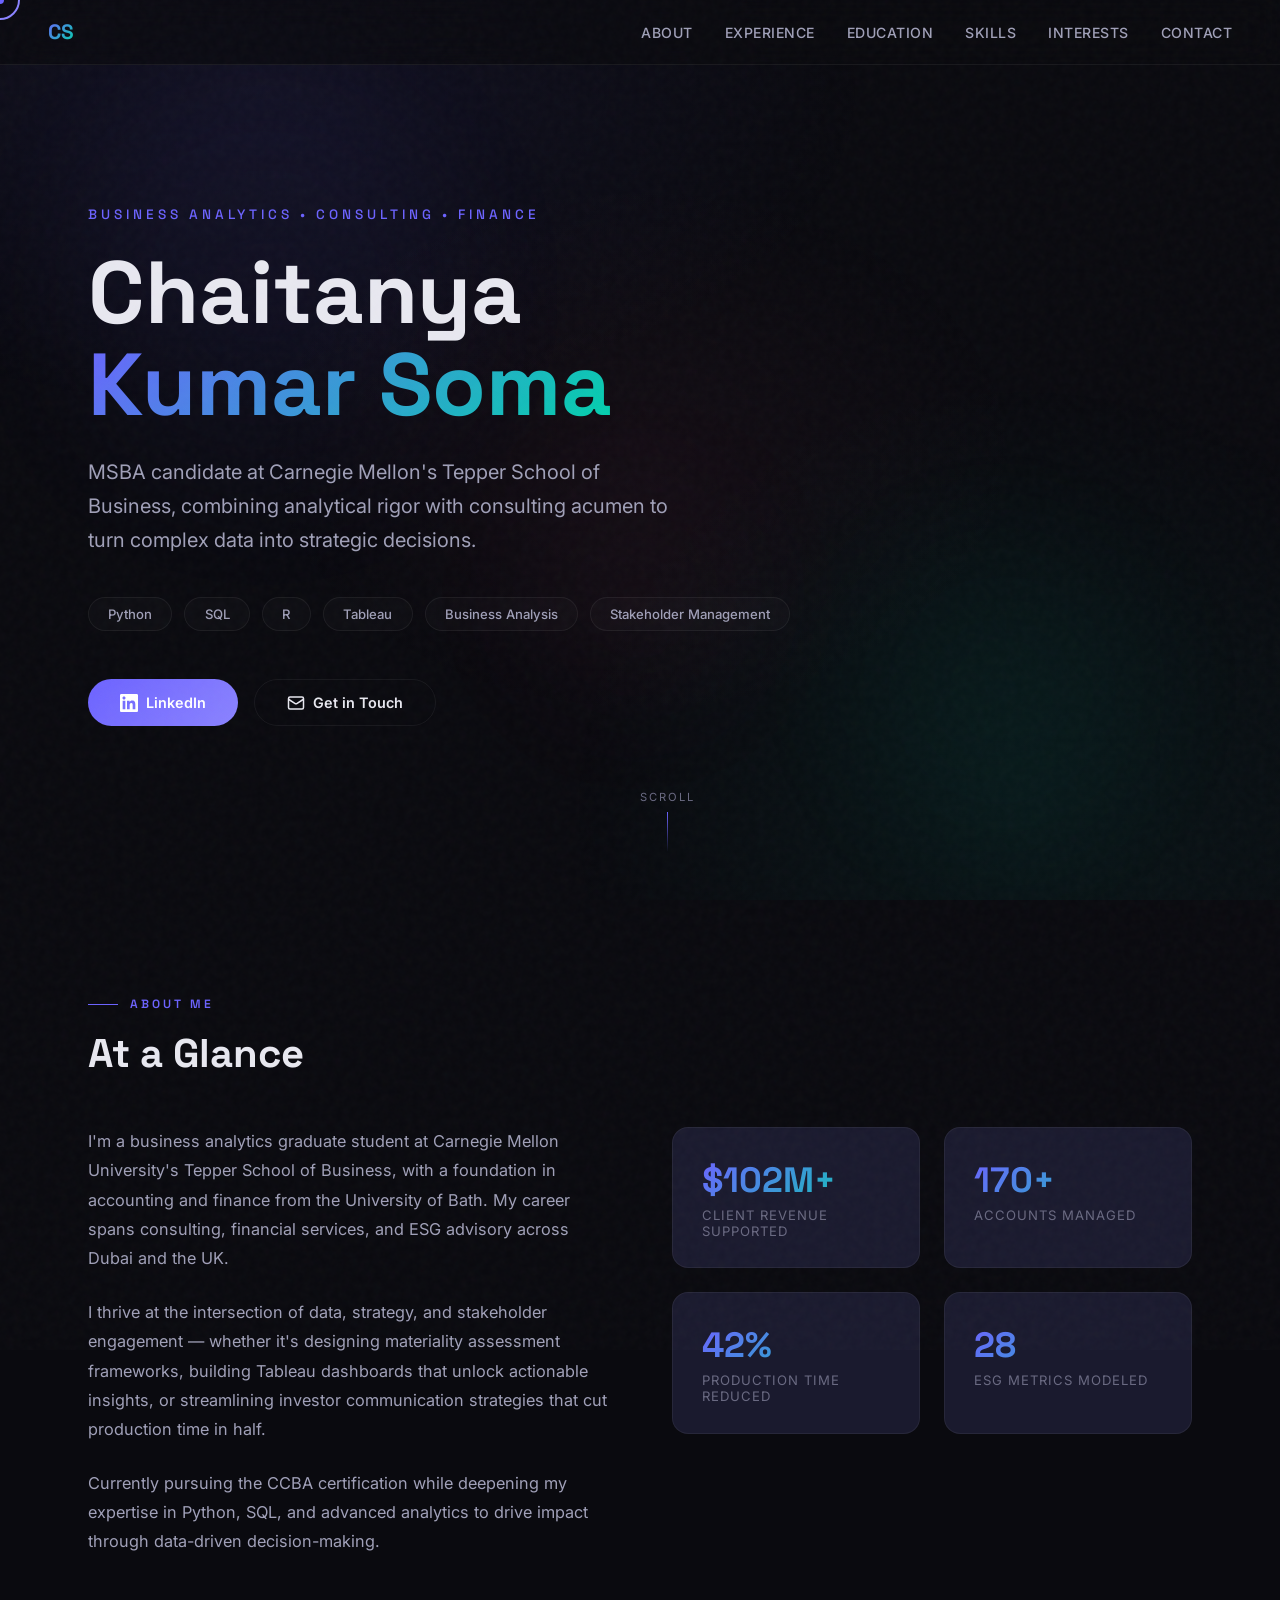
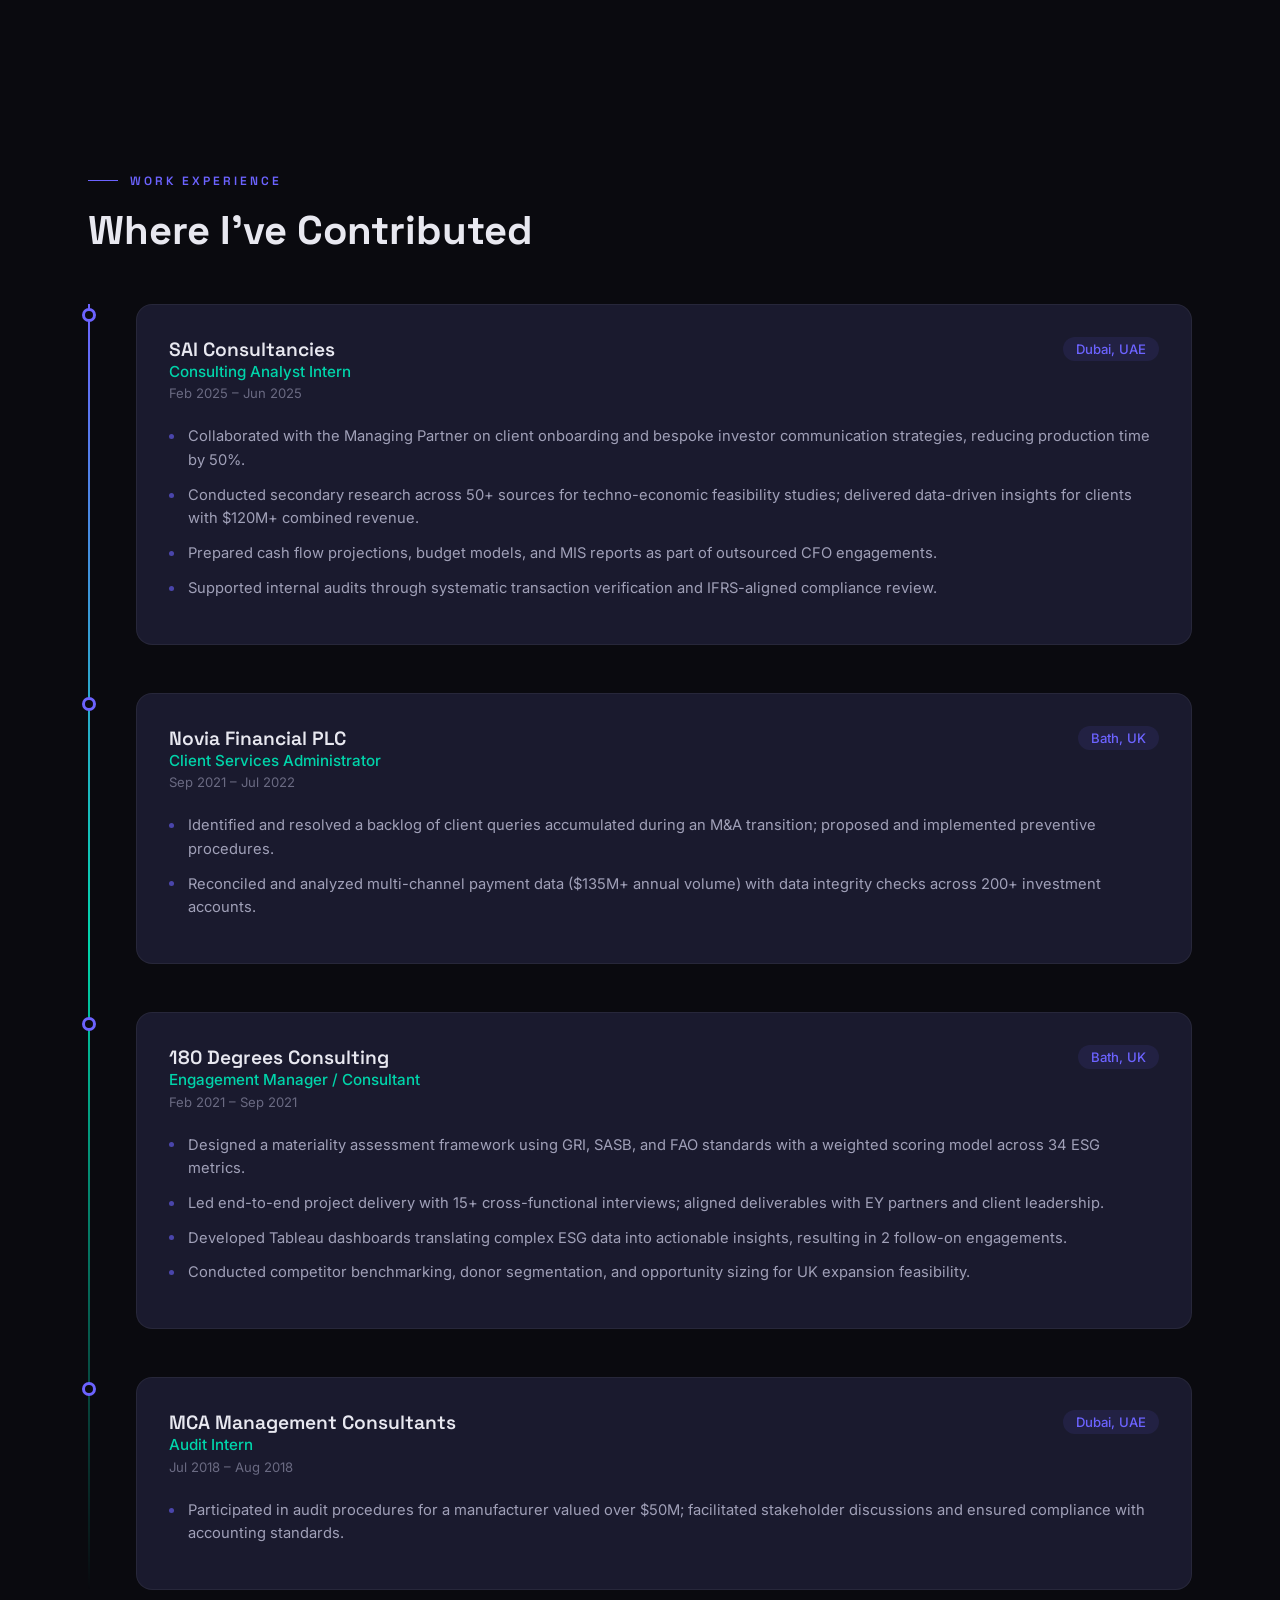
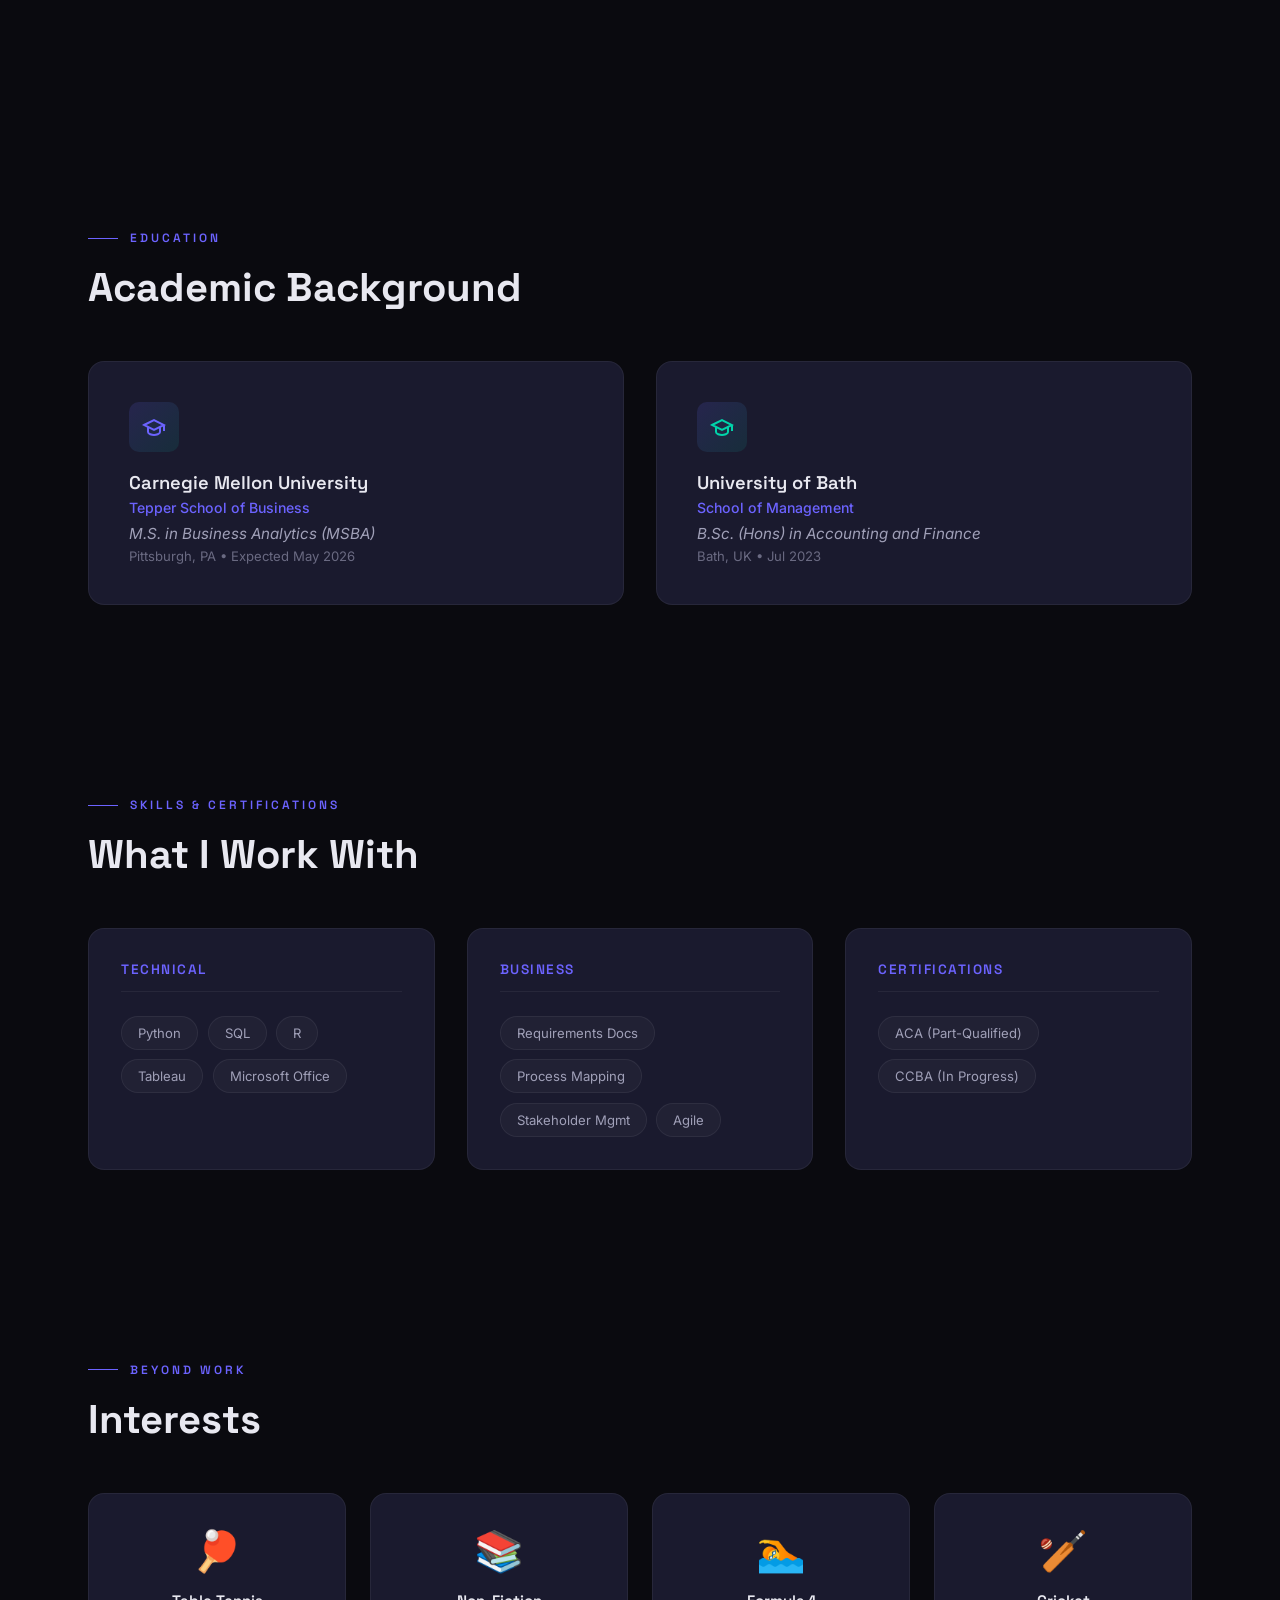
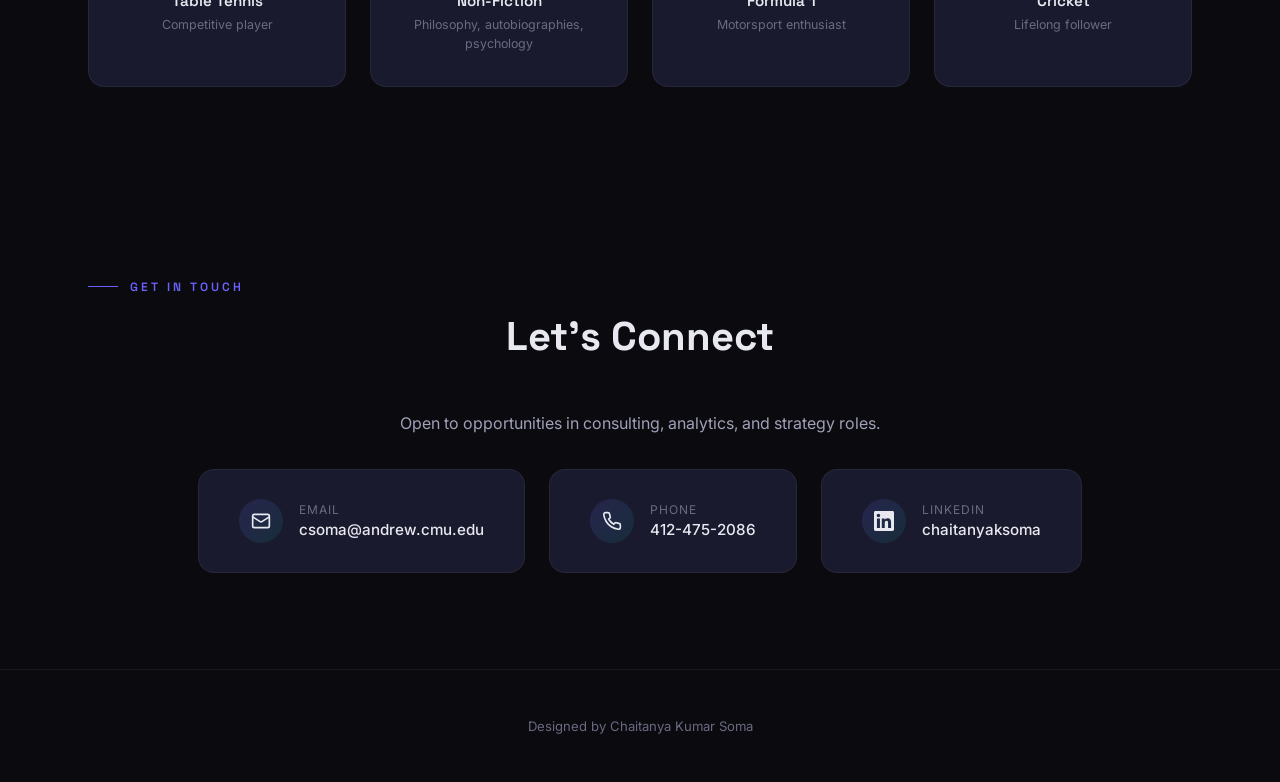
==== index.html @ 72cd8c36 "Add files via upload" ====
<!DOCTYPE html>
<html lang="en">
<head>
  <meta charset="UTF-8">
  <meta name="viewport" content="width=device-width, initial-scale=1.0">
  <title>Chaitanya Kumar Soma</title>
  <link href="https://fonts.googleapis.com/css2?family=Inter:wght@300;400;500;600;700&family=Space+Grotesk:wght@400;500;600;700&display=swap" rel="stylesheet">
  <style>
    /* ===== RESET & BASE ===== */
    *, *::before, *::after { margin: 0; padding: 0; box-sizing: border-box; }

    :root {
      --bg-primary: #0a0a0f;
      --bg-secondary: #12121a;
      --bg-card: #1a1a2e;
      --bg-card-hover: #22223a;
      --text-primary: #e8e8f0;
      --text-secondary: #a0a0b8;
      --text-muted: #6a6a82;
      --accent: #6c63ff;
      --accent-light: #8b83ff;
      --accent-glow: rgba(108, 99, 255, 0.3);
      --accent-secondary: #00d4aa;
      --accent-tertiary: #ff6b9d;
      --border: rgba(255, 255, 255, 0.06);
      --border-hover: rgba(108, 99, 255, 0.4);
      --radius: 16px;
      --radius-sm: 10px;
      --transition: 0.35s cubic-bezier(0.25, 0.46, 0.45, 0.94);
    }

    html {
      scroll-behavior: smooth;
      scrollbar-width: thin;
      scrollbar-color: var(--accent) var(--bg-secondary);
    }

    body {
      font-family: 'Inter', -apple-system, sans-serif;
      background: var(--bg-primary);
      color: var(--text-primary);
      overflow-x: hidden;
      cursor: none;
    }

    /* ===== CUSTOM CURSOR ===== */
    .cursor-dot {
      width: 8px;
      height: 8px;
      background: var(--accent);
      border-radius: 50%;
      position: fixed;
      top: 0; left: 0;
      pointer-events: none;
      z-index: 10000;
      transition: transform 0.1s ease, background 0.3s ease;
      transform: translate(-50%, -50%);
    }
    .cursor-ring {
      width: 40px;
      height: 40px;
      border: 2px solid var(--accent-light);
      border-radius: 50%;
      position: fixed;
      top: 0; left: 0;
      pointer-events: none;
      z-index: 9999;
      transition: width 0.3s ease, height 0.3s ease, border-color 0.3s ease, background 0.3s ease;
      transform: translate(-50%, -50%);
    }
    .cursor-ring.hover {
      width: 60px;
      height: 60px;
      border-color: var(--accent-secondary);
      background: rgba(0, 212, 170, 0.08);
    }
    .cursor-ring.click {
      width: 30px;
      height: 30px;
      border-color: var(--accent-tertiary);
    }

    /* ===== MOUSE TRAIL CANVAS ===== */
    #trailCanvas {
      position: fixed;
      top: 0; left: 0;
      width: 100%; height: 100%;
      pointer-events: none;
      z-index: 9998;
    }

    /* ===== ANIMATED BACKGROUND ===== */
    .bg-gradient {
      position: fixed;
      top: 0; left: 0;
      width: 100%; height: 100%;
      z-index: -2;
      background:
        radial-gradient(ellipse 80% 60% at 20% 10%, rgba(108, 99, 255, 0.08) 0%, transparent 60%),
        radial-gradient(ellipse 60% 80% at 80% 90%, rgba(0, 212, 170, 0.06) 0%, transparent 60%),
        radial-gradient(ellipse 50% 50% at 50% 50%, rgba(255, 107, 157, 0.04) 0%, transparent 60%);
    }

    .floating-orbs {
      position: fixed;
      top: 0; left: 0;
      width: 100%; height: 100%;
      z-index: -1;
      overflow: hidden;
      pointer-events: none;
    }

    .orb {
      position: absolute;
      border-radius: 50%;
      filter: blur(80px);
      animation: float 20s ease-in-out infinite;
      opacity: 0.4;
    }
    .orb:nth-child(1) {
      width: 400px; height: 400px;
      background: rgba(108, 99, 255, 0.12);
      top: 10%; left: 5%;
      animation-delay: 0s;
      animation-duration: 25s;
    }
    .orb:nth-child(2) {
      width: 300px; height: 300px;
      background: rgba(0, 212, 170, 0.1);
      top: 60%; right: 10%;
      animation-delay: -5s;
      animation-duration: 20s;
    }
    .orb:nth-child(3) {
      width: 250px; height: 250px;
      background: rgba(255, 107, 157, 0.08);
      bottom: 20%; left: 40%;
      animation-delay: -10s;
      animation-duration: 30s;
    }

    @keyframes float {
      0%, 100% { transform: translate(0, 0) scale(1); }
      25% { transform: translate(40px, -30px) scale(1.1); }
      50% { transform: translate(-20px, 50px) scale(0.95); }
      75% { transform: translate(30px, 20px) scale(1.05); }
    }

    /* ===== GRAIN OVERLAY ===== */
    .grain {
      position: fixed;
      top: -50%; left: -50%;
      width: 200%; height: 200%;
      z-index: 9997;
      pointer-events: none;
      opacity: 0.03;
      background-image: url("data:image/svg+xml,%3Csvg viewBox='0 0 256 256' xmlns='http://www.w3.org/2000/svg'%3E%3Cfilter id='n'%3E%3CfeTurbulence type='fractalNoise' baseFrequency='0.9' numOctaves='4' stitchTiles='stitch'/%3E%3C/filter%3E%3Crect width='100%25' height='100%25' filter='url(%23n)'/%3E%3C/svg%3E");
      animation: grain 0.5s steps(1) infinite;
    }
    @keyframes grain {
      0%, 100% { transform: translate(0, 0); }
      10% { transform: translate(-5%, -10%); }
      30% { transform: translate(3%, -15%); }
      50% { transform: translate(12%, 9%); }
      70% { transform: translate(9%, 4%); }
      90% { transform: translate(-1%, 7%); }
    }

    /* ===== NAVIGATION ===== */
    nav {
      position: fixed;
      top: 0; left: 0; right: 0;
      z-index: 1000;
      padding: 1.2rem 3rem;
      display: flex;
      justify-content: space-between;
      align-items: center;
      backdrop-filter: blur(20px);
      background: rgba(10, 10, 15, 0.7);
      border-bottom: 1px solid var(--border);
      transition: var(--transition);
    }
    nav.scrolled {
      padding: 0.8rem 3rem;
      background: rgba(10, 10, 15, 0.9);
    }
    .nav-logo {
      font-family: 'Space Grotesk', sans-serif;
      font-size: 1.3rem;
      font-weight: 700;
      background: linear-gradient(135deg, var(--accent), var(--accent-secondary));
      -webkit-background-clip: text;
      -webkit-text-fill-color: transparent;
      background-clip: text;
      letter-spacing: -0.5px;
    }
    .nav-links {
      display: flex;
      gap: 2rem;
      list-style: none;
    }
    .nav-links a {
      color: var(--text-secondary);
      text-decoration: none;
      font-size: 0.88rem;
      font-weight: 500;
      letter-spacing: 0.5px;
      text-transform: uppercase;
      position: relative;
      padding: 0.3rem 0;
      transition: color var(--transition);
    }
    .nav-links a::after {
      content: '';
      position: absolute;
      bottom: -2px; left: 0;
      width: 0; height: 2px;
      background: linear-gradient(90deg, var(--accent), var(--accent-secondary));
      transition: width var(--transition);
      border-radius: 2px;
    }
    .nav-links a:hover { color: var(--text-primary); }
    .nav-links a:hover::after { width: 100%; }

    .hamburger {
      display: none;
      flex-direction: column;
      gap: 5px;
      cursor: pointer;
      background: none;
      border: none;
      padding: 5px;
    }
    .hamburger span {
      width: 24px;
      height: 2px;
      background: var(--text-primary);
      transition: var(--transition);
      border-radius: 2px;
    }

    /* ===== SECTIONS ===== */
    section {
      padding: 6rem 3rem;
      max-width: 1200px;
      margin: 0 auto;
    }

    .section-label {
      font-family: 'Space Grotesk', sans-serif;
      font-size: 0.75rem;
      font-weight: 600;
      letter-spacing: 3px;
      text-transform: uppercase;
      color: var(--accent);
      margin-bottom: 1rem;
      display: flex;
      align-items: center;
      gap: 0.75rem;
    }
    .section-label::before {
      content: '';
      width: 30px;
      height: 1px;
      background: var(--accent);
    }
    .section-title {
      font-family: 'Space Grotesk', sans-serif;
      font-size: 2.5rem;
      font-weight: 700;
      margin-bottom: 3rem;
      color: var(--text-primary);
    }

    /* ===== HERO ===== */
    #hero {
      min-height: 100vh;
      display: flex;
      flex-direction: column;
      justify-content: center;
      padding-top: 8rem;
      position: relative;
    }
    .hero-overline {
      font-family: 'Space Grotesk', sans-serif;
      font-size: 0.85rem;
      font-weight: 500;
      letter-spacing: 4px;
      text-transform: uppercase;
      color: var(--accent);
      margin-bottom: 1.5rem;
      opacity: 0;
      animation: fadeUp 0.8s ease forwards 0.2s;
    }
    .hero-name {
      font-family: 'Space Grotesk', sans-serif;
      font-size: clamp(3rem, 7vw, 5.5rem);
      font-weight: 700;
      line-height: 1.05;
      margin-bottom: 1.5rem;
      opacity: 0;
      animation: fadeUp 0.8s ease forwards 0.4s;
    }
    .hero-name .gradient-text {
      background: linear-gradient(135deg, var(--accent), var(--accent-secondary), var(--accent-tertiary));
      -webkit-background-clip: text;
      -webkit-text-fill-color: transparent;
      background-clip: text;
      background-size: 200% 200%;
      animation: gradientShift 4s ease infinite;
    }
    @keyframes gradientShift {
      0%, 100% { background-position: 0% 50%; }
      50% { background-position: 100% 50%; }
    }

    .hero-subtitle {
      font-size: 1.25rem;
      color: var(--text-secondary);
      max-width: 600px;
      line-height: 1.7;
      margin-bottom: 2.5rem;
      opacity: 0;
      animation: fadeUp 0.8s ease forwards 0.6s;
    }

    .hero-tags {
      display: flex;
      flex-wrap: wrap;
      gap: 0.75rem;
      margin-bottom: 3rem;
      opacity: 0;
      animation: fadeUp 0.8s ease forwards 0.8s;
    }
    .hero-tag {
      padding: 0.5rem 1.2rem;
      border: 1px solid var(--border);
      border-radius: 100px;
      font-size: 0.82rem;
      font-weight: 500;
      color: var(--text-secondary);
      background: rgba(255, 255, 255, 0.02);
      transition: var(--transition);
    }
    .hero-tag:hover {
      border-color: var(--accent);
      color: var(--accent);
      background: rgba(108, 99, 255, 0.08);
      transform: translateY(-2px);
    }

    .hero-cta {
      display: flex;
      gap: 1rem;
      opacity: 0;
      animation: fadeUp 0.8s ease forwards 1s;
    }
    .btn {
      display: inline-flex;
      align-items: center;
      gap: 0.5rem;
      padding: 0.85rem 2rem;
      border-radius: 100px;
      font-size: 0.9rem;
      font-weight: 600;
      text-decoration: none;
      transition: var(--transition);
      position: relative;
      overflow: hidden;
    }
    .btn-primary {
      background: linear-gradient(135deg, var(--accent), var(--accent-light));
      color: white;
      border: none;
    }
    .btn-primary:hover {
      transform: translateY(-3px);
      box-shadow: 0 10px 40px var(--accent-glow);
    }
    .btn-secondary {
      background: transparent;
      color: var(--text-primary);
      border: 1px solid var(--border);
    }
    .btn-secondary:hover {
      border-color: var(--accent);
      background: rgba(108, 99, 255, 0.06);
      transform: translateY(-3px);
    }

    .scroll-indicator {
      position: absolute;
      bottom: 3rem;
      left: 50%;
      transform: translateX(-50%);
      display: flex;
      flex-direction: column;
      align-items: center;
      gap: 0.5rem;
      opacity: 0;
      animation: fadeUp 0.8s ease forwards 1.2s;
    }
    .scroll-indicator span {
      font-size: 0.7rem;
      letter-spacing: 2px;
      text-transform: uppercase;
      color: var(--text-muted);
    }
    .scroll-line {
      width: 1px;
      height: 40px;
      background: linear-gradient(to bottom, var(--accent), transparent);
      animation: scrollPulse 2s ease-in-out infinite;
    }
    @keyframes scrollPulse {
      0%, 100% { opacity: 0.3; transform: scaleY(0.5); }
      50% { opacity: 1; transform: scaleY(1); }
    }

    @keyframes fadeUp {
      from { opacity: 0; transform: translateY(30px); }
      to { opacity: 1; transform: translateY(0); }
    }

    /* ===== ABOUT ===== */
    .about-grid {
      display: grid;
      grid-template-columns: 1fr 1fr;
      gap: 4rem;
      align-items: start;
    }
    .about-text p {
      color: var(--text-secondary);
      line-height: 1.8;
      margin-bottom: 1.5rem;
      font-size: 1.02rem;
    }
    .about-stats {
      display: grid;
      grid-template-columns: 1fr 1fr;
      gap: 1.5rem;
    }
    .stat-card {
      background: var(--bg-card);
      border: 1px solid var(--border);
      border-radius: var(--radius);
      padding: 1.8rem;
      transition: var(--transition);
      position: relative;
      overflow: hidden;
    }
    .stat-card::before {
      content: '';
      position: absolute;
      top: 0; left: 0;
      width: 100%; height: 100%;
      background: linear-gradient(135deg, rgba(108, 99, 255, 0.05), transparent);
      opacity: 0;
      transition: opacity var(--transition);
    }
    .stat-card:hover {
      border-color: var(--border-hover);
      transform: translateY(-5px);
      box-shadow: 0 20px 60px rgba(108, 99, 255, 0.08);
    }
    .stat-card:hover::before { opacity: 1; }
    .stat-number {
      font-family: 'Space Grotesk', sans-serif;
      font-size: 2.2rem;
      font-weight: 700;
      background: linear-gradient(135deg, var(--accent), var(--accent-secondary));
      -webkit-background-clip: text;
      -webkit-text-fill-color: transparent;
      background-clip: text;
      margin-bottom: 0.3rem;
    }
    .stat-label {
      font-size: 0.82rem;
      color: var(--text-muted);
      text-transform: uppercase;
      letter-spacing: 1px;
    }

    /* ===== EXPERIENCE TIMELINE ===== */
    .timeline {
      position: relative;
      padding-left: 3rem;
    }
    .timeline::before {
      content: '';
      position: absolute;
      left: 0;
      top: 0;
      bottom: 0;
      width: 2px;
      background: linear-gradient(to bottom, var(--accent), var(--accent-secondary), transparent);
    }
    .timeline-item {
      position: relative;
      margin-bottom: 3rem;
      opacity: 0;
      transform: translateX(-20px);
      transition: opacity 0.6s ease, transform 0.6s ease;
    }
    .timeline-item.visible {
      opacity: 1;
      transform: translateX(0);
    }
    .timeline-dot {
      position: absolute;
      left: -3rem;
      top: 0.3rem;
      width: 14px;
      height: 14px;
      border-radius: 50%;
      background: var(--bg-primary);
      border: 3px solid var(--accent);
      transform: translateX(-6px);
      transition: var(--transition);
      z-index: 1;
    }
    .timeline-item:hover .timeline-dot {
      background: var(--accent);
      box-shadow: 0 0 20px var(--accent-glow);
      transform: translateX(-6px) scale(1.3);
    }
    .timeline-card {
      background: var(--bg-card);
      border: 1px solid var(--border);
      border-radius: var(--radius);
      padding: 2rem;
      transition: var(--transition);
      position: relative;
      overflow: hidden;
    }
    .timeline-card::after {
      content: '';
      position: absolute;
      top: 0; left: 0;
      width: 100%; height: 3px;
      background: linear-gradient(90deg, var(--accent), var(--accent-secondary));
      transform: scaleX(0);
      transform-origin: left;
      transition: transform var(--transition);
    }
    .timeline-item:hover .timeline-card {
      border-color: var(--border-hover);
      transform: translateX(8px);
      box-shadow: 0 20px 60px rgba(108, 99, 255, 0.06);
    }
    .timeline-item:hover .timeline-card::after {
      transform: scaleX(1);
    }
    .timeline-header {
      display: flex;
      justify-content: space-between;
      align-items: flex-start;
      margin-bottom: 0.5rem;
      flex-wrap: wrap;
      gap: 0.5rem;
    }
    .timeline-company {
      font-family: 'Space Grotesk', sans-serif;
      font-size: 1.2rem;
      font-weight: 600;
      color: var(--text-primary);
    }
    .timeline-location {
      font-size: 0.82rem;
      color: var(--accent);
      background: rgba(108, 99, 255, 0.1);
      padding: 0.25rem 0.8rem;
      border-radius: 100px;
      font-weight: 500;
    }
    .timeline-role {
      font-size: 0.95rem;
      color: var(--accent-secondary);
      font-weight: 500;
      margin-bottom: 0.3rem;
    }
    .timeline-date {
      font-size: 0.82rem;
      color: var(--text-muted);
      margin-bottom: 1rem;
    }
    .timeline-bullets {
      list-style: none;
    }
    .timeline-bullets li {
      position: relative;
      padding-left: 1.2rem;
      margin-bottom: 0.7rem;
      font-size: 0.92rem;
      color: var(--text-secondary);
      line-height: 1.6;
    }
    .timeline-bullets li::before {
      content: '';
      position: absolute;
      left: 0;
      top: 0.55rem;
      width: 5px;
      height: 5px;
      border-radius: 50%;
      background: var(--accent);
      opacity: 0.6;
    }

    /* ===== EDUCATION ===== */
    .edu-grid {
      display: grid;
      grid-template-columns: 1fr 1fr;
      gap: 2rem;
    }
    .edu-card {
      background: var(--bg-card);
      border: 1px solid var(--border);
      border-radius: var(--radius);
      padding: 2.5rem;
      transition: var(--transition);
      position: relative;
      overflow: hidden;
    }
    .edu-card::before {
      content: '';
      position: absolute;
      top: 0; left: 0;
      width: 4px; height: 100%;
      background: linear-gradient(to bottom, var(--accent), var(--accent-secondary));
      transform: scaleY(0);
      transform-origin: top;
      transition: transform var(--transition);
    }
    .edu-card:hover {
      border-color: var(--border-hover);
      transform: translateY(-5px);
      box-shadow: 0 20px 60px rgba(108, 99, 255, 0.08);
    }
    .edu-card:hover::before { transform: scaleY(1); }
    .edu-icon {
      width: 50px;
      height: 50px;
      border-radius: var(--radius-sm);
      background: linear-gradient(135deg, rgba(108, 99, 255, 0.15), rgba(0, 212, 170, 0.1));
      display: flex;
      align-items: center;
      justify-content: center;
      margin-bottom: 1.2rem;
      font-size: 1.5rem;
    }
    .edu-school {
      font-family: 'Space Grotesk', sans-serif;
      font-size: 1.15rem;
      font-weight: 600;
      margin-bottom: 0.3rem;
    }
    .edu-dept {
      font-size: 0.88rem;
      color: var(--accent);
      margin-bottom: 0.5rem;
      font-weight: 500;
    }
    .edu-degree {
      font-size: 0.95rem;
      color: var(--text-secondary);
      margin-bottom: 0.3rem;
      font-style: italic;
    }
    .edu-date {
      font-size: 0.82rem;
      color: var(--text-muted);
    }

    /* ===== SKILLS ===== */
    .skills-container {
      display: grid;
      grid-template-columns: repeat(3, 1fr);
      gap: 2rem;
    }
    .skill-category {
      background: var(--bg-card);
      border: 1px solid var(--border);
      border-radius: var(--radius);
      padding: 2rem;
      transition: var(--transition);
    }
    .skill-category:hover {
      border-color: var(--border-hover);
      transform: translateY(-5px);
      box-shadow: 0 20px 60px rgba(108, 99, 255, 0.08);
    }
    .skill-category-title {
      font-family: 'Space Grotesk', sans-serif;
      font-size: 0.85rem;
      font-weight: 600;
      letter-spacing: 1.5px;
      text-transform: uppercase;
      color: var(--accent);
      margin-bottom: 1.5rem;
      padding-bottom: 0.8rem;
      border-bottom: 1px solid var(--border);
    }
    .skill-items {
      display: flex;
      flex-wrap: wrap;
      gap: 0.6rem;
    }
    .skill-pill {
      padding: 0.5rem 1rem;
      background: rgba(255, 255, 255, 0.03);
      border: 1px solid var(--border);
      border-radius: 100px;
      font-size: 0.82rem;
      color: var(--text-secondary);
      transition: var(--transition);
      cursor: default;
    }
    .skill-pill:hover {
      border-color: var(--accent);
      color: var(--accent);
      background: rgba(108, 99, 255, 0.08);
      transform: translateY(-3px) scale(1.05);
      box-shadow: 0 8px 25px rgba(108, 99, 255, 0.12);
    }

    /* ===== INTERESTS ===== */
    .interests-grid {
      display: grid;
      grid-template-columns: repeat(4, 1fr);
      gap: 1.5rem;
    }
    .interest-card {
      background: var(--bg-card);
      border: 1px solid var(--border);
      border-radius: var(--radius);
      padding: 2rem 1.5rem;
      text-align: center;
      transition: var(--transition);
      cursor: default;
    }
    .interest-card:hover {
      border-color: var(--border-hover);
      transform: translateY(-8px) scale(1.02);
      box-shadow: 0 20px 60px rgba(108, 99, 255, 0.1);
    }
    .interest-icon {
      font-size: 2.5rem;
      margin-bottom: 1rem;
      display: block;
      transition: transform var(--transition);
    }
    .interest-card:hover .interest-icon {
      transform: scale(1.2) rotate(5deg);
    }
    .interest-name {
      font-family: 'Space Grotesk', sans-serif;
      font-size: 0.95rem;
      font-weight: 600;
      color: var(--text-primary);
      margin-bottom: 0.4rem;
    }
    .interest-desc {
      font-size: 0.78rem;
      color: var(--text-muted);
      line-height: 1.5;
    }

    /* ===== CONTACT ===== */
    #contact {
      text-align: center;
    }
    .contact-links {
      display: flex;
      justify-content: center;
      gap: 1.5rem;
      margin-top: 2rem;
      flex-wrap: wrap;
    }
    .contact-card {
      background: var(--bg-card);
      border: 1px solid var(--border);
      border-radius: var(--radius);
      padding: 1.8rem 2.5rem;
      text-decoration: none;
      color: var(--text-primary);
      display: flex;
      align-items: center;
      gap: 1rem;
      transition: var(--transition);
    }
    .contact-card:hover {
      border-color: var(--border-hover);
      transform: translateY(-5px);
      box-shadow: 0 20px 60px rgba(108, 99, 255, 0.1);
    }
    .contact-icon {
      width: 44px;
      height: 44px;
      border-radius: 50%;
      background: linear-gradient(135deg, rgba(108, 99, 255, 0.15), rgba(0, 212, 170, 0.1));
      display: flex;
      align-items: center;
      justify-content: center;
      font-size: 1.1rem;
      transition: var(--transition);
    }
    .contact-card:hover .contact-icon {
      background: linear-gradient(135deg, var(--accent), var(--accent-secondary));
      transform: rotate(10deg) scale(1.1);
    }
    .contact-info { text-align: left; }
    .contact-label {
      font-size: 0.75rem;
      text-transform: uppercase;
      letter-spacing: 1px;
      color: var(--text-muted);
      margin-bottom: 0.2rem;
    }
    .contact-value {
      font-weight: 500;
      font-size: 0.95rem;
    }

    /* ===== FOOTER ===== */
    footer {
      text-align: center;
      padding: 3rem;
      border-top: 1px solid var(--border);
      color: var(--text-muted);
      font-size: 0.82rem;
    }

    /* ===== SCROLL REVEAL ===== */
    .reveal {
      opacity: 0;
      transform: translateY(40px);
      transition: opacity 0.7s ease, transform 0.7s ease;
    }
    .reveal.visible {
      opacity: 1;
      transform: translateY(0);
    }

    /* ===== MAGNETIC BUTTON EFFECT ===== */
    .magnetic {
      transition: transform 0.3s ease;
    }

    /* ===== RESPONSIVE ===== */
    @media (max-width: 968px) {
      section { padding: 4rem 2rem; }
      .about-grid { grid-template-columns: 1fr; }
      .edu-grid { grid-template-columns: 1fr; }
      .skills-container { grid-template-columns: 1fr 1fr; }
      .interests-grid { grid-template-columns: 1fr 1fr; }
    }
    @media (max-width: 640px) {
      section { padding: 3rem 1.5rem; }
      nav { padding: 1rem 1.5rem; }
      .nav-links { display: none; }
      .hamburger { display: flex; }
      .nav-links.open {
        display: flex;
        flex-direction: column;
        position: absolute;
        top: 100%; left: 0; right: 0;
        background: rgba(10, 10, 15, 0.95);
        backdrop-filter: blur(20px);
        padding: 2rem;
        gap: 1.5rem;
        border-bottom: 1px solid var(--border);
      }
      .skills-container { grid-template-columns: 1fr; }
      .interests-grid { grid-template-columns: 1fr 1fr; }
      .hero-cta { flex-direction: column; }
      .contact-links { flex-direction: column; align-items: center; }
      .section-title { font-size: 2rem; }
      .cursor-dot, .cursor-ring, #trailCanvas { display: none; }
      body { cursor: auto; }
    }
  </style>
</head>
<body>

  <!-- Custom Cursor -->
  <div class="cursor-dot" id="cursorDot"></div>
  <div class="cursor-ring" id="cursorRing"></div>
  <canvas id="trailCanvas"></canvas>

  <!-- Animated Background -->
  <div class="bg-gradient"></div>
  <div class="floating-orbs">
    <div class="orb"></div>
    <div class="orb"></div>
    <div class="orb"></div>
  </div>
  <div class="grain"></div>

  <!-- Navigation -->
  <nav id="navbar">
    <div class="nav-logo">CS</div>
    <ul class="nav-links" id="navLinks">
      <li><a href="#about">About</a></li>
      <li><a href="#experience">Experience</a></li>
      <li><a href="#education">Education</a></li>
      <li><a href="#skills">Skills</a></li>
      <li><a href="#interests">Interests</a></li>
      <li><a href="#contact">Contact</a></li>
    </ul>
    <button class="hamburger" id="hamburger" aria-label="Menu">
      <span></span><span></span><span></span>
    </button>
  </nav>

  <!-- Hero Section -->
  <section id="hero">
    <div class="hero-overline">Business Analytics &bull; Consulting &bull; Finance</div>
    <h1 class="hero-name">
      Chaitanya<br><span class="gradient-text">Kumar Soma</span>
    </h1>
    <p class="hero-subtitle">
      MSBA candidate at Carnegie Mellon's Tepper School of Business,
      combining analytical rigor with consulting acumen to turn complex data into strategic decisions.
    </p>
    <div class="hero-tags">
      <span class="hero-tag">Python</span>
      <span class="hero-tag">SQL</span>
      <span class="hero-tag">R</span>
      <span class="hero-tag">Tableau</span>
      <span class="hero-tag">Business Analysis</span>
      <span class="hero-tag">Stakeholder Management</span>
    </div>
    <div class="hero-cta">
      <a href="https://www.linkedin.com/in/chaitanyaksoma" target="_blank" class="btn btn-primary magnetic">
        <svg width="18" height="18" viewBox="0 0 24 24" fill="currentColor"><path d="M20.447 20.452h-3.554v-5.569c0-1.328-.027-3.037-1.852-3.037-1.853 0-2.136 1.445-2.136 2.939v5.667H9.351V9h3.414v1.561h.046c.477-.9 1.637-1.85 3.37-1.85 3.601 0 4.267 2.37 4.267 5.455v6.286zM5.337 7.433c-1.144 0-2.063-.926-2.063-2.065 0-1.138.92-2.063 2.063-2.063 1.14 0 2.064.925 2.064 2.063 0 1.139-.925 2.065-2.064 2.065zm1.782 13.019H3.555V9h3.564v11.452zM22.225 0H1.771C.792 0 0 .774 0 1.729v20.542C0 23.227.792 24 1.771 24h20.451C23.2 24 24 23.227 24 22.271V1.729C24 .774 23.2 0 22.222 0h.003z"/></svg>
        LinkedIn
      </a>
      <a href="mailto:csoma@andrew.cmu.edu" class="btn btn-secondary magnetic">
        <svg width="18" height="18" viewBox="0 0 24 24" fill="none" stroke="currentColor" stroke-width="2"><rect x="2" y="4" width="20" height="16" rx="2"/><path d="m22 7-8.97 5.7a1.94 1.94 0 0 1-2.06 0L2 7"/></svg>
        Get in Touch
      </a>
    </div>
    <div class="scroll-indicator">
      <span>Scroll</span>
      <div class="scroll-line"></div>
    </div>
  </section>

  <!-- About Section -->
  <section id="about">
    <div class="reveal">
      <div class="section-label">About Me</div>
      <h2 class="section-title">At a Glance</h2>
    </div>
    <div class="about-grid">
      <div class="about-text reveal">
        <p>
          I'm a business analytics graduate student at Carnegie Mellon University's Tepper School of Business,
          with a foundation in accounting and finance from the University of Bath. My career spans consulting,
          financial services, and ESG advisory across Dubai and the UK.
        </p>
        <p>
          I thrive at the intersection of data, strategy, and stakeholder engagement &mdash; whether it's designing
          materiality assessment frameworks, building Tableau dashboards that unlock actionable insights, or
          streamlining investor communication strategies that cut production time in half.
        </p>
        <p>
          Currently pursuing the CCBA certification while deepening my expertise in Python, SQL, and advanced analytics
          to drive impact through data-driven decision-making.
        </p>
      </div>
      <div class="about-stats reveal">
        <div class="stat-card">
          <div class="stat-number" data-target="120" data-suffix="M+">$0</div>
          <div class="stat-label">Client Revenue Supported</div>
        </div>
        <div class="stat-card">
          <div class="stat-number" data-target="200" data-suffix="+">0</div>
          <div class="stat-label">Accounts Managed</div>
        </div>
        <div class="stat-card">
          <div class="stat-number" data-target="50" data-suffix="%">0</div>
          <div class="stat-label">Production Time Reduced</div>
        </div>
        <div class="stat-card">
          <div class="stat-number" data-target="34">0</div>
          <div class="stat-label">ESG Metrics Modeled</div>
        </div>
      </div>
    </div>
  </section>

  <!-- Experience Section -->
  <section id="experience">
    <div class="reveal">
      <div class="section-label">Work Experience</div>
      <h2 class="section-title">Where I've Contributed</h2>
    </div>
    <div class="timeline">

      <div class="timeline-item reveal">
        <div class="timeline-dot"></div>
        <div class="timeline-card">
          <div class="timeline-header">
            <div>
              <div class="timeline-company">SAI Consultancies</div>
              <div class="timeline-role">Consulting Analyst Intern</div>
              <div class="timeline-date">Feb 2025 &ndash; Jun 2025</div>
            </div>
            <span class="timeline-location">Dubai, UAE</span>
          </div>
          <ul class="timeline-bullets">
            <li>Collaborated with the Managing Partner on client onboarding and bespoke investor communication strategies, reducing production time by 50%.</li>
            <li>Conducted secondary research across 50+ sources for techno-economic feasibility studies; delivered data-driven insights for clients with $120M+ combined revenue.</li>
            <li>Prepared cash flow projections, budget models, and MIS reports as part of outsourced CFO engagements.</li>
            <li>Supported internal audits through systematic transaction verification and IFRS-aligned compliance review.</li>
          </ul>
        </div>
      </div>

      <div class="timeline-item reveal">
        <div class="timeline-dot"></div>
        <div class="timeline-card">
          <div class="timeline-header">
            <div>
              <div class="timeline-company">Novia Financial PLC</div>
              <div class="timeline-role">Client Services Administrator</div>
              <div class="timeline-date">Sep 2021 &ndash; Jul 2022</div>
            </div>
            <span class="timeline-location">Bath, UK</span>
          </div>
          <ul class="timeline-bullets">
            <li>Identified and resolved a backlog of client queries accumulated during an M&A transition; proposed and implemented preventive procedures.</li>
            <li>Reconciled and analyzed multi-channel payment data ($135M+ annual volume) with data integrity checks across 200+ investment accounts.</li>
          </ul>
        </div>
      </div>

      <div class="timeline-item reveal">
        <div class="timeline-dot"></div>
        <div class="timeline-card">
          <div class="timeline-header">
            <div>
              <div class="timeline-company">180 Degrees Consulting</div>
              <div class="timeline-role">Engagement Manager / Consultant</div>
              <div class="timeline-date">Feb 2021 &ndash; Sep 2021</div>
            </div>
            <span class="timeline-location">Bath, UK</span>
          </div>
          <ul class="timeline-bullets">
            <li>Designed a materiality assessment framework using GRI, SASB, and FAO standards with a weighted scoring model across 34 ESG metrics.</li>
            <li>Led end-to-end project delivery with 15+ cross-functional interviews; aligned deliverables with EY partners and client leadership.</li>
            <li>Developed Tableau dashboards translating complex ESG data into actionable insights, resulting in 2 follow-on engagements.</li>
            <li>Conducted competitor benchmarking, donor segmentation, and opportunity sizing for UK expansion feasibility.</li>
          </ul>
        </div>
      </div>

      <div class="timeline-item reveal">
        <div class="timeline-dot"></div>
        <div class="timeline-card">
          <div class="timeline-header">
            <div>
              <div class="timeline-company">MCA Management Consultants</div>
              <div class="timeline-role">Audit Intern</div>
              <div class="timeline-date">Jul 2018 &ndash; Aug 2018</div>
            </div>
            <span class="timeline-location">Dubai, UAE</span>
          </div>
          <ul class="timeline-bullets">
            <li>Participated in audit procedures for a manufacturer valued over $50M; facilitated stakeholder discussions and ensured compliance with accounting standards.</li>
          </ul>
        </div>
      </div>

    </div>
  </section>

  <!-- Education Section -->
  <section id="education">
    <div class="reveal">
      <div class="section-label">Education</div>
      <h2 class="section-title">Academic Background</h2>
    </div>
    <div class="edu-grid">
      <div class="edu-card reveal">
        <div class="edu-icon">
          <svg width="24" height="24" viewBox="0 0 24 24" fill="none" stroke="var(--accent)" stroke-width="2"><path d="M22 10v6M2 10l10-5 10 5-10 5z"/><path d="M6 12v5c0 2 4 3 6 3s6-1 6-3v-5"/></svg>
        </div>
        <div class="edu-school">Carnegie Mellon University</div>
        <div class="edu-dept">Tepper School of Business</div>
        <div class="edu-degree">M.S. in Business Analytics (MSBA)</div>
        <div class="edu-date">Pittsburgh, PA &bull; Expected May 2026</div>
      </div>
      <div class="edu-card reveal">
        <div class="edu-icon">
          <svg width="24" height="24" viewBox="0 0 24 24" fill="none" stroke="var(--accent-secondary)" stroke-width="2"><path d="M22 10v6M2 10l10-5 10 5-10 5z"/><path d="M6 12v5c0 2 4 3 6 3s6-1 6-3v-5"/></svg>
        </div>
        <div class="edu-school">University of Bath</div>
        <div class="edu-dept">School of Management</div>
        <div class="edu-degree">B.Sc. (Hons) in Accounting and Finance</div>
        <div class="edu-date">Bath, UK &bull; Jul 2023</div>
      </div>
    </div>
  </section>

  <!-- Skills Section -->
  <section id="skills">
    <div class="reveal">
      <div class="section-label">Skills &amp; Certifications</div>
      <h2 class="section-title">What I Work With</h2>
    </div>
    <div class="skills-container">
      <div class="skill-category reveal">
        <div class="skill-category-title">Technical</div>
        <div class="skill-items">
          <span class="skill-pill">Python</span>
          <span class="skill-pill">SQL</span>
          <span class="skill-pill">R</span>
          <span class="skill-pill">Tableau</span>
          <span class="skill-pill">Microsoft Office</span>
        </div>
      </div>
      <div class="skill-category reveal">
        <div class="skill-category-title">Business</div>
        <div class="skill-items">
          <span class="skill-pill">Requirements Docs</span>
          <span class="skill-pill">Process Mapping</span>
          <span class="skill-pill">Stakeholder Mgmt</span>
          <span class="skill-pill">Agile</span>
        </div>
      </div>
      <div class="skill-category reveal">
        <div class="skill-category-title">Certifications</div>
        <div class="skill-items">
          <span class="skill-pill">ACA (Part-Qualified)</span>
          <span class="skill-pill">CCBA (In Progress)</span>
        </div>
      </div>
    </div>
  </section>

  <!-- Interests Section -->
  <section id="interests">
    <div class="reveal">
      <div class="section-label">Beyond Work</div>
      <h2 class="section-title">Interests</h2>
    </div>
    <div class="interests-grid">
      <div class="interest-card reveal">
        <span class="interest-icon" role="img" aria-label="Table Tennis">&#127955;</span>
        <div class="interest-name">Table Tennis</div>
        <div class="interest-desc">Competitive player</div>
      </div>
      <div class="interest-card reveal">
        <span class="interest-icon" role="img" aria-label="Books">&#128218;</span>
        <div class="interest-name">Non-Fiction</div>
        <div class="interest-desc">Philosophy, autobiographies, psychology</div>
      </div>
      <div class="interest-card reveal">
        <span class="interest-icon" role="img" aria-label="Racing">&#127946;</span>
        <div class="interest-name">Formula 1</div>
        <div class="interest-desc">Motorsport enthusiast</div>
      </div>
      <div class="interest-card reveal">
        <span class="interest-icon" role="img" aria-label="Cricket">&#127951;</span>
        <div class="interest-name">Cricket</div>
        <div class="interest-desc">Lifelong follower</div>
      </div>
    </div>
  </section>

  <!-- Contact Section -->
  <section id="contact">
    <div class="reveal">
      <div class="section-label">Get in Touch</div>
      <h2 class="section-title">Let's Connect</h2>
      <p style="color: var(--text-secondary); max-width: 500px; margin: 0 auto 2rem; line-height: 1.7;">
        Open to opportunities in consulting, analytics, and strategy roles.
      </p>
    </div>
    <div class="contact-links reveal">
      <a href="mailto:csoma@andrew.cmu.edu" class="contact-card magnetic">
        <div class="contact-icon">
          <svg width="20" height="20" viewBox="0 0 24 24" fill="none" stroke="currentColor" stroke-width="2"><rect x="2" y="4" width="20" height="16" rx="2"/><path d="m22 7-8.97 5.7a1.94 1.94 0 0 1-2.06 0L2 7"/></svg>
        </div>
        <div class="contact-info">
          <div class="contact-label">Email</div>
          <div class="contact-value">csoma@andrew.cmu.edu</div>
        </div>
      </a>
      <a href="tel:412-475-2086" class="contact-card magnetic">
        <div class="contact-icon">
          <svg width="20" height="20" viewBox="0 0 24 24" fill="none" stroke="currentColor" stroke-width="2"><path d="M22 16.92v3a2 2 0 0 1-2.18 2 19.79 19.79 0 0 1-8.63-3.07 19.5 19.5 0 0 1-6-6 19.79 19.79 0 0 1-3.07-8.67A2 2 0 0 1 4.11 2h3a2 2 0 0 1 2 1.72c.127.96.361 1.903.7 2.81a2 2 0 0 1-.45 2.11L8.09 9.91a16 16 0 0 0 6 6l1.27-1.27a2 2 0 0 1 2.11-.45c.907.339 1.85.573 2.81.7A2 2 0 0 1 22 16.92z"/></svg>
        </div>
        <div class="contact-info">
          <div class="contact-label">Phone</div>
          <div class="contact-value">412-475-2086</div>
        </div>
      </a>
      <a href="https://www.linkedin.com/in/chaitanyaksoma" target="_blank" class="contact-card magnetic">
        <div class="contact-icon">
          <svg width="20" height="20" viewBox="0 0 24 24" fill="currentColor"><path d="M20.447 20.452h-3.554v-5.569c0-1.328-.027-3.037-1.852-3.037-1.853 0-2.136 1.445-2.136 2.939v5.667H9.351V9h3.414v1.561h.046c.477-.9 1.637-1.85 3.37-1.85 3.601 0 4.267 2.37 4.267 5.455v6.286zM5.337 7.433c-1.144 0-2.063-.926-2.063-2.065 0-1.138.92-2.063 2.063-2.063 1.14 0 2.064.925 2.064 2.063 0 1.139-.925 2.065-2.064 2.065zm1.782 13.019H3.555V9h3.564v11.452zM22.225 0H1.771C.792 0 0 .774 0 1.729v20.542C0 23.227.792 24 1.771 24h20.451C23.2 24 24 23.227 24 22.271V1.729C24 .774 23.2 0 22.222 0h.003z"/></svg>
        </div>
        <div class="contact-info">
          <div class="contact-label">LinkedIn</div>
          <div class="contact-value">chaitanyaksoma</div>
        </div>
      </a>
    </div>
  </section>

  <footer>
    <p>Designed by Chaitanya Kumar Soma</p>
  </footer>

  <script>
    // ===== CUSTOM CURSOR =====
    const dot = document.getElementById('cursorDot');
    const ring = document.getElementById('cursorRing');
    let mouseX = 0, mouseY = 0;
    let ringX = 0, ringY = 0;

    document.addEventListener('mousemove', (e) => {
      mouseX = e.clientX;
      mouseY = e.clientY;
      dot.style.left = mouseX + 'px';
      dot.style.top = mouseY + 'px';
    });

    function animateRing() {
      ringX += (mouseX - ringX) * 0.15;
      ringY += (mouseY - ringY) * 0.15;
      ring.style.left = ringX + 'px';
      ring.style.top = ringY + 'px';
      requestAnimationFrame(animateRing);
    }
    animateRing();

    // Hover effect on interactive elements
    const interactiveEls = document.querySelectorAll('a, button, .skill-pill, .interest-card, .stat-card, .timeline-card, .edu-card, .contact-card, .hero-tag');
    interactiveEls.forEach(el => {
      el.addEventListener('mouseenter', () => ring.classList.add('hover'));
      el.addEventListener('mouseleave', () => ring.classList.remove('hover'));
    });

    // Click effect
    document.addEventListener('mousedown', () => ring.classList.add('click'));
    document.addEventListener('mouseup', () => ring.classList.remove('click'));

    // ===== MOUSE TRAIL =====
    const canvas = document.getElementById('trailCanvas');
    const ctx = canvas.getContext('2d');
    let trail = [];
    const trailLength = 20;

    function resizeCanvas() {
      canvas.width = window.innerWidth;
      canvas.height = window.innerHeight;
    }
    resizeCanvas();
    window.addEventListener('resize', resizeCanvas);

    document.addEventListener('mousemove', (e) => {
      trail.push({ x: e.clientX, y: e.clientY, age: 0 });
      if (trail.length > trailLength) trail.shift();
    });

    function drawTrail() {
      ctx.clearRect(0, 0, canvas.width, canvas.height);
      for (let i = 0; i < trail.length; i++) {
        const point = trail[i];
        const progress = i / trail.length;
        const alpha = progress * 0.25;
        const size = progress * 3;
        ctx.beginPath();
        ctx.arc(point.x, point.y, size, 0, Math.PI * 2);
        ctx.fillStyle = `rgba(108, 99, 255, ${alpha})`;
        ctx.fill();
      }
      requestAnimationFrame(drawTrail);
    }
    drawTrail();

    // ===== MAGNETIC BUTTON EFFECT =====
    document.querySelectorAll('.magnetic').forEach(btn => {
      btn.addEventListener('mousemove', (e) => {
        const rect = btn.getBoundingClientRect();
        const x = e.clientX - rect.left - rect.width / 2;
        const y = e.clientY - rect.top - rect.height / 2;
        btn.style.transform = `translate(${x * 0.2}px, ${y * 0.2}px)`;
      });
      btn.addEventListener('mouseleave', () => {
        btn.style.transform = 'translate(0, 0)';
      });
    });

    // ===== NAVBAR SCROLL =====
    const navbar = document.getElementById('navbar');
    window.addEventListener('scroll', () => {
      navbar.classList.toggle('scrolled', window.scrollY > 50);
    });

    // ===== HAMBURGER MENU =====
    const hamburger = document.getElementById('hamburger');
    const navLinks = document.getElementById('navLinks');
    hamburger.addEventListener('click', () => {
      navLinks.classList.toggle('open');
    });
    navLinks.querySelectorAll('a').forEach(link => {
      link.addEventListener('click', () => navLinks.classList.remove('open'));
    });

    // ===== SCROLL REVEAL =====
    const observer = new IntersectionObserver((entries) => {
      entries.forEach(entry => {
        if (entry.isIntersecting) {
          entry.target.classList.add('visible');
        }
      });
    }, { threshold: 0.15, rootMargin: '0px 0px -50px 0px' });

    document.querySelectorAll('.reveal, .timeline-item').forEach(el => observer.observe(el));

    // ===== COUNTER ANIMATION =====
    const counterObserver = new IntersectionObserver((entries) => {
      entries.forEach(entry => {
        if (entry.isIntersecting) {
          const el = entry.target;
          const target = parseInt(el.dataset.target);
          const suffix = el.dataset.suffix || '';
          const prefix = el.textContent.startsWith('$') ? '$' : '';
          let current = 0;
          const increment = target / 60;
          const timer = setInterval(() => {
            current += increment;
            if (current >= target) {
              current = target;
              clearInterval(timer);
            }
            el.textContent = prefix + Math.floor(current) + suffix;
          }, 25);
          counterObserver.unobserve(el);
        }
      });
    }, { threshold: 0.5 });

    document.querySelectorAll('.stat-number').forEach(el => counterObserver.observe(el));

    // ===== TILT EFFECT ON CARDS =====
    document.querySelectorAll('.stat-card, .edu-card, .interest-card').forEach(card => {
      card.addEventListener('mousemove', (e) => {
        const rect = card.getBoundingClientRect();
        const x = (e.clientX - rect.left) / rect.width - 0.5;
        const y = (e.clientY - rect.top) / rect.height - 0.5;
        card.style.transform = `perspective(1000px) rotateY(${x * 8}deg) rotateX(${-y * 8}deg) translateY(-5px)`;
      });
      card.addEventListener('mouseleave', () => {
        card.style.transform = 'perspective(1000px) rotateY(0) rotateX(0) translateY(0)';
        card.style.transition = 'transform 0.5s ease';
      });
      card.addEventListener('mouseenter', () => {
        card.style.transition = 'transform 0.1s ease';
      });
    });

    // ===== PARALLAX ORBS ON MOUSE =====
    document.addEventListener('mousemove', (e) => {
      const orbs = document.querySelectorAll('.orb');
      const x = (e.clientX / window.innerWidth - 0.5) * 2;
      const y = (e.clientY / window.innerHeight - 0.5) * 2;
      orbs[0].style.transform = `translate(${x * 20}px, ${y * 20}px)`;
      orbs[1].style.transform = `translate(${x * -15}px, ${y * -15}px)`;
      orbs[2].style.transform = `translate(${x * 10}px, ${y * -10}px)`;
    });

    // ===== ACTIVE NAV HIGHLIGHT =====
    const sections = document.querySelectorAll('section[id]');
    window.addEventListener('scroll', () => {
      const scrollY = window.scrollY + 200;
      sections.forEach(sec => {
        const top = sec.offsetTop;
        const height = sec.offsetHeight;
        const id = sec.getAttribute('id');
        const link = document.querySelector(`.nav-links a[href="#${id}"]`);
        if (link) {
          if (scrollY >= top && scrollY < top + height) {
            link.style.color = 'var(--accent)';
          } else {
            link.style.color = '';
          }
        }
      });
    });
  </script>
</body>
</html>
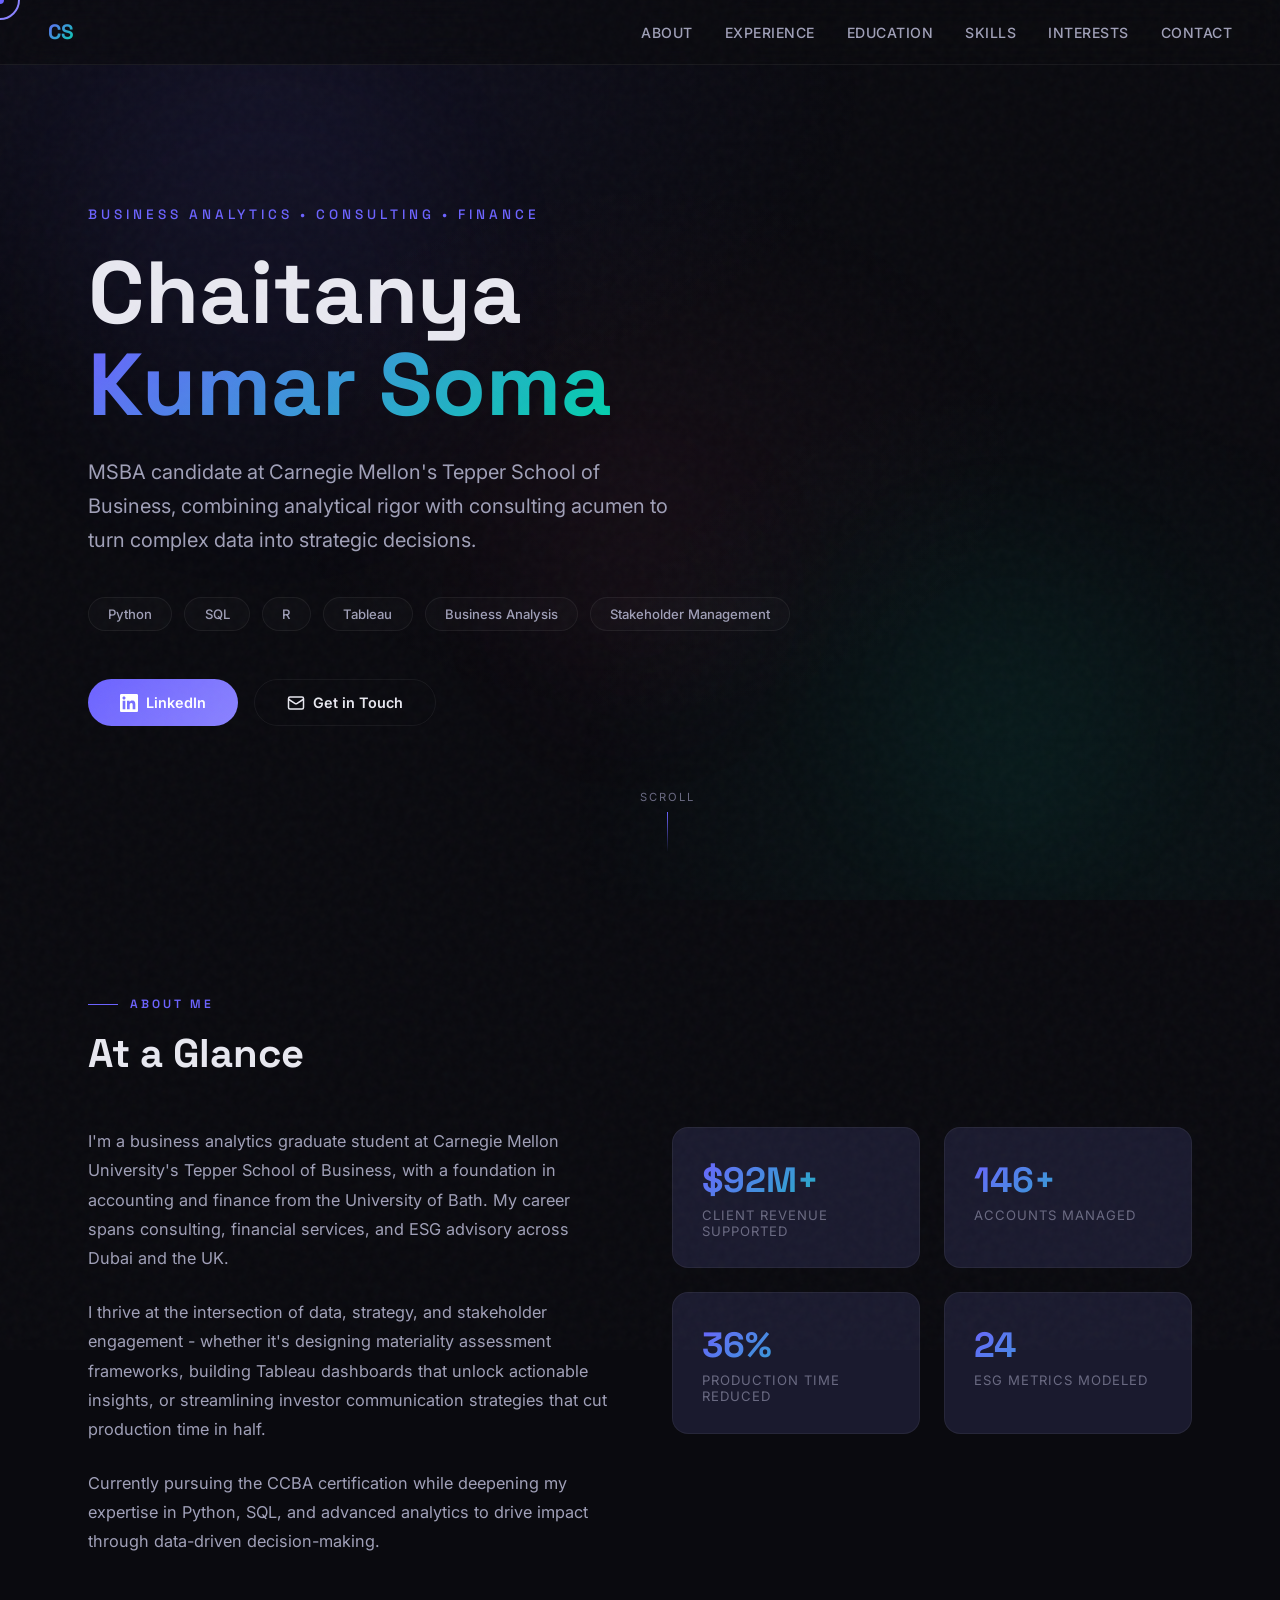
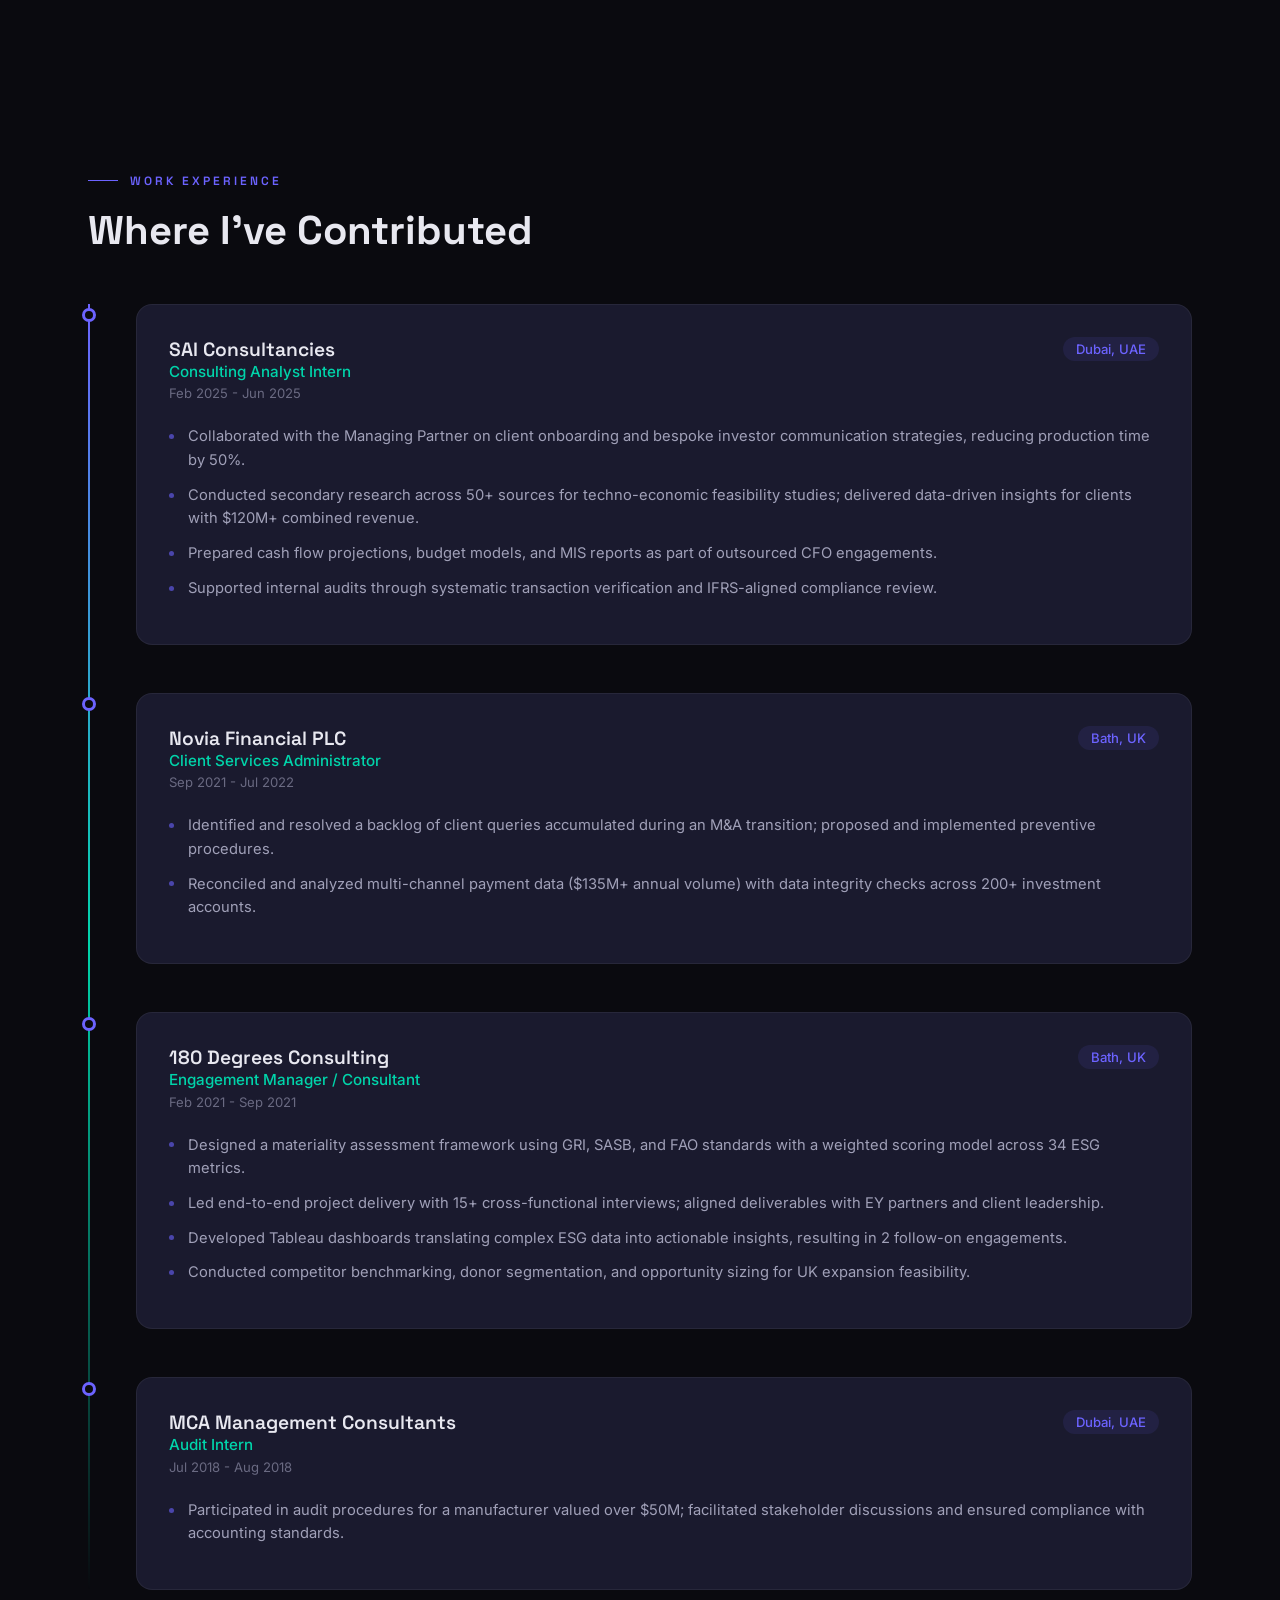
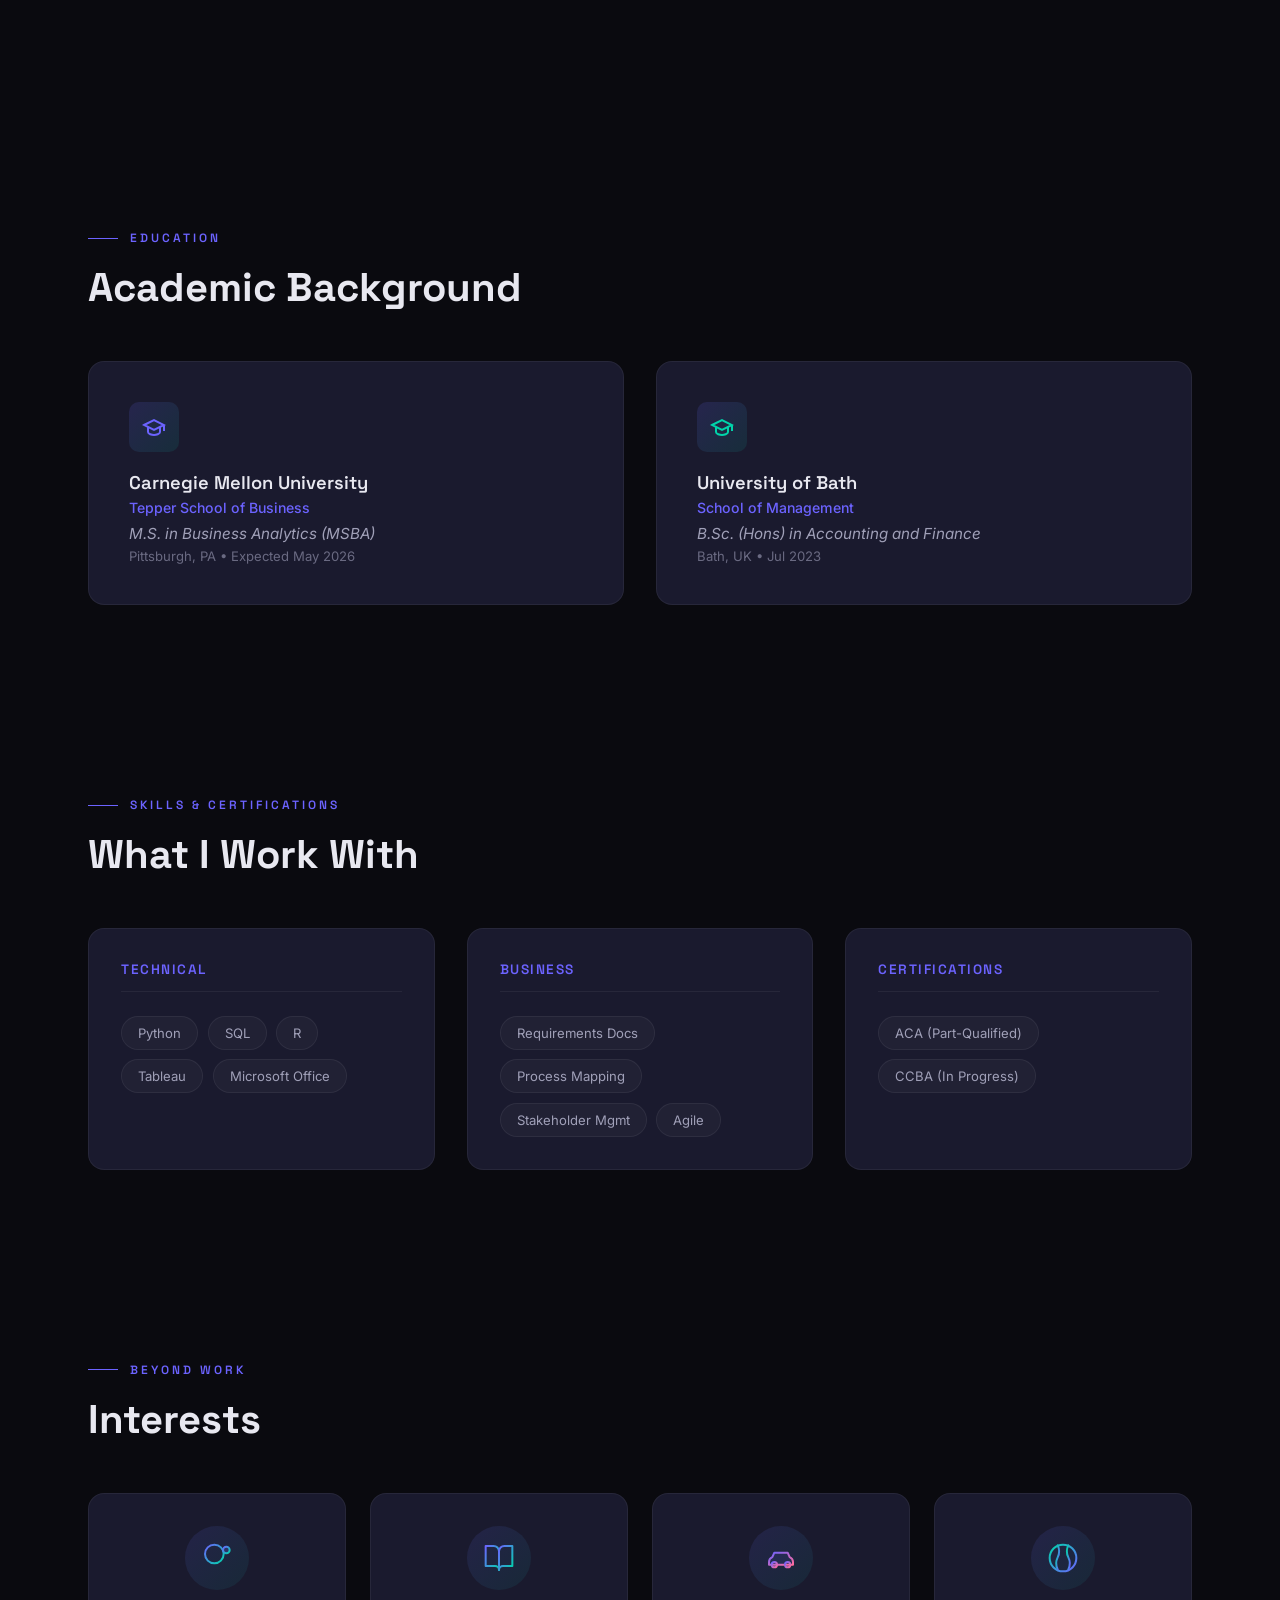
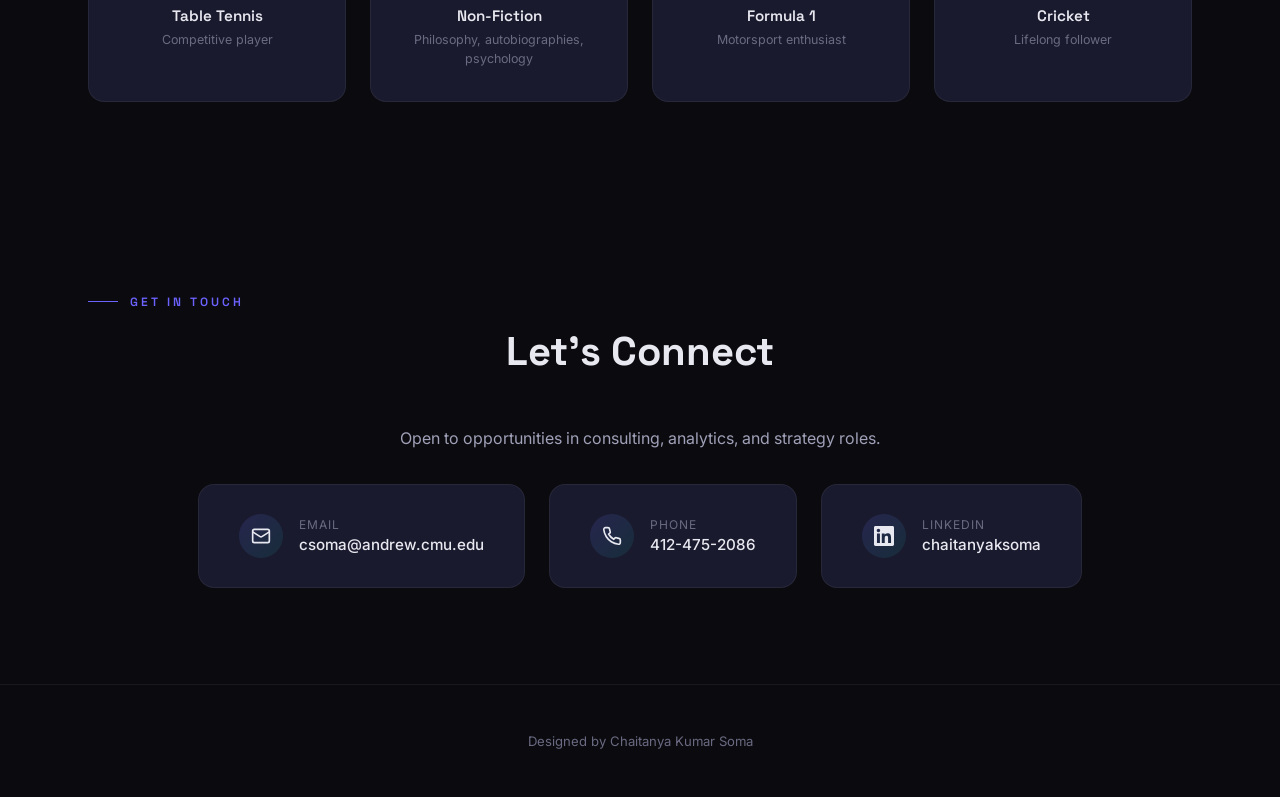
==== commit e8dd4d8c: "Add files via upload" ====
--- a/index.html
+++ b/index.html
@@ -745,13 +745,27 @@
       box-shadow: 0 20px 60px rgba(108, 99, 255, 0.1);
     }
     .interest-icon {
-      font-size: 2.5rem;
       margin-bottom: 1rem;
-      display: block;
+      display: flex;
+      align-items: center;
+      justify-content: center;
+      width: 64px;
+      height: 64px;
+      margin-left: auto;
+      margin-right: auto;
+      border-radius: 50%;
+      background: linear-gradient(135deg, rgba(108, 99, 255, 0.12), rgba(0, 212, 170, 0.08));
+      transition: transform var(--transition), background var(--transition);
+    }
+    .interest-card:hover .interest-icon {
+      transform: scale(1.15) rotate(5deg);
+      background: linear-gradient(135deg, rgba(108, 99, 255, 0.22), rgba(0, 212, 170, 0.15));
+    }
+    .interest-icon svg {
       transition: transform var(--transition);
     }
-    .interest-card:hover .interest-icon {
-      transform: scale(1.2) rotate(5deg);
+    .interest-card:hover .interest-icon svg {
+      transform: scale(1.05);
     }
     .interest-name {
       font-family: 'Space Grotesk', sans-serif;
@@ -961,7 +975,7 @@
           financial services, and ESG advisory across Dubai and the UK.
         </p>
         <p>
-          I thrive at the intersection of data, strategy, and stakeholder engagement &mdash; whether it's designing
+          I thrive at the intersection of data, strategy, and stakeholder engagement - whether it's designing
           materiality assessment frameworks, building Tableau dashboards that unlock actionable insights, or
           streamlining investor communication strategies that cut production time in half.
         </p>
@@ -1006,7 +1020,7 @@
             <div>
               <div class="timeline-company">SAI Consultancies</div>
               <div class="timeline-role">Consulting Analyst Intern</div>
-              <div class="timeline-date">Feb 2025 &ndash; Jun 2025</div>
+              <div class="timeline-date">Feb 2025 - Jun 2025</div>
             </div>
             <span class="timeline-location">Dubai, UAE</span>
           </div>
@@ -1026,7 +1040,7 @@
             <div>
               <div class="timeline-company">Novia Financial PLC</div>
               <div class="timeline-role">Client Services Administrator</div>
-              <div class="timeline-date">Sep 2021 &ndash; Jul 2022</div>
+              <div class="timeline-date">Sep 2021 - Jul 2022</div>
             </div>
             <span class="timeline-location">Bath, UK</span>
           </div>
@@ -1044,7 +1058,7 @@
             <div>
               <div class="timeline-company">180 Degrees Consulting</div>
               <div class="timeline-role">Engagement Manager / Consultant</div>
-              <div class="timeline-date">Feb 2021 &ndash; Sep 2021</div>
+              <div class="timeline-date">Feb 2021 - Sep 2021</div>
             </div>
             <span class="timeline-location">Bath, UK</span>
           </div>
@@ -1064,7 +1078,7 @@
             <div>
               <div class="timeline-company">MCA Management Consultants</div>
               <div class="timeline-role">Audit Intern</div>
-              <div class="timeline-date">Jul 2018 &ndash; Aug 2018</div>
+              <div class="timeline-date">Jul 2018 - Aug 2018</div>
             </div>
             <span class="timeline-location">Dubai, UAE</span>
           </div>
@@ -1149,22 +1163,50 @@
     </div>
     <div class="interests-grid">
       <div class="interest-card reveal">
-        <span class="interest-icon" role="img" aria-label="Table Tennis">&#127955;</span>
+        <div class="interest-icon">
+          <svg width="32" height="32" viewBox="0 0 24 24" fill="none" stroke="url(#g1)" stroke-width="1.5" stroke-linecap="round" stroke-linejoin="round">
+            <defs><linearGradient id="g1" x1="0%" y1="0%" x2="100%" y2="100%"><stop offset="0%" stop-color="#6c63ff"/><stop offset="100%" stop-color="#00d4aa"/></linearGradient></defs>
+            <circle cx="10" cy="9" r="7"/>
+            <line x1="10" y1="16" x2="10" y2="22"/>
+            <line x1="8" y1="22" x2="12" y2="22"/>
+            <circle cx="19" cy="6" r="2.5" fill="rgba(108,99,255,0.2)"/>
+          </svg>
+        </div>
         <div class="interest-name">Table Tennis</div>
         <div class="interest-desc">Competitive player</div>
       </div>
       <div class="interest-card reveal">
-        <span class="interest-icon" role="img" aria-label="Books">&#128218;</span>
+        <div class="interest-icon">
+          <svg width="32" height="32" viewBox="0 0 24 24" fill="none" stroke="url(#g2)" stroke-width="1.5" stroke-linecap="round" stroke-linejoin="round">
+            <defs><linearGradient id="g2" x1="0%" y1="0%" x2="100%" y2="100%"><stop offset="0%" stop-color="#6c63ff"/><stop offset="100%" stop-color="#00d4aa"/></linearGradient></defs>
+            <path d="M2 3h6a4 4 0 0 1 4 4v14a3 3 0 0 0-3-3H2z"/>
+            <path d="M22 3h-6a4 4 0 0 0-4 4v14a3 3 0 0 1 3-3h7z"/>
+          </svg>
+        </div>
         <div class="interest-name">Non-Fiction</div>
         <div class="interest-desc">Philosophy, autobiographies, psychology</div>
       </div>
       <div class="interest-card reveal">
-        <span class="interest-icon" role="img" aria-label="Racing">&#127946;</span>
+        <div class="interest-icon">
+          <svg width="32" height="32" viewBox="0 0 24 24" fill="none" stroke="url(#g3)" stroke-width="1.5" stroke-linecap="round" stroke-linejoin="round">
+            <defs><linearGradient id="g3" x1="0%" y1="0%" x2="100%" y2="100%"><stop offset="0%" stop-color="#6c63ff"/><stop offset="100%" stop-color="#ff6b9d"/></linearGradient></defs>
+            <path d="M5 17h14M3 17h18v-2a4 4 0 0 0-2.5-3.7L17 8H7L5.5 11.3A4 4 0 0 0 3 15v2z" fill="rgba(108,99,255,0.1)"/>
+            <circle cx="7" cy="17" r="2"/><circle cx="17" cy="17" r="2"/>
+            <line x1="7" y1="8" x2="17" y2="8"/>
+          </svg>
+        </div>
         <div class="interest-name">Formula 1</div>
         <div class="interest-desc">Motorsport enthusiast</div>
       </div>
       <div class="interest-card reveal">
-        <span class="interest-icon" role="img" aria-label="Cricket">&#127951;</span>
+        <div class="interest-icon">
+          <svg width="32" height="32" viewBox="0 0 24 24" fill="none" stroke="url(#g4)" stroke-width="1.5" stroke-linecap="round" stroke-linejoin="round">
+            <defs><linearGradient id="g4" x1="0%" y1="0%" x2="100%" y2="100%"><stop offset="0%" stop-color="#00d4aa"/><stop offset="100%" stop-color="#6c63ff"/></linearGradient></defs>
+            <circle cx="12" cy="12" r="10"/>
+            <path d="M8 2.5c1.5 3 1.5 6 0 9s-1.5 6 0 9"/>
+            <path d="M16 2.5c-1.5 3-1.5 6 0 9s1.5 6 0 9"/>
+          </svg>
+        </div>
         <div class="interest-name">Cricket</div>
         <div class="interest-desc">Lifelong follower</div>
       </div>
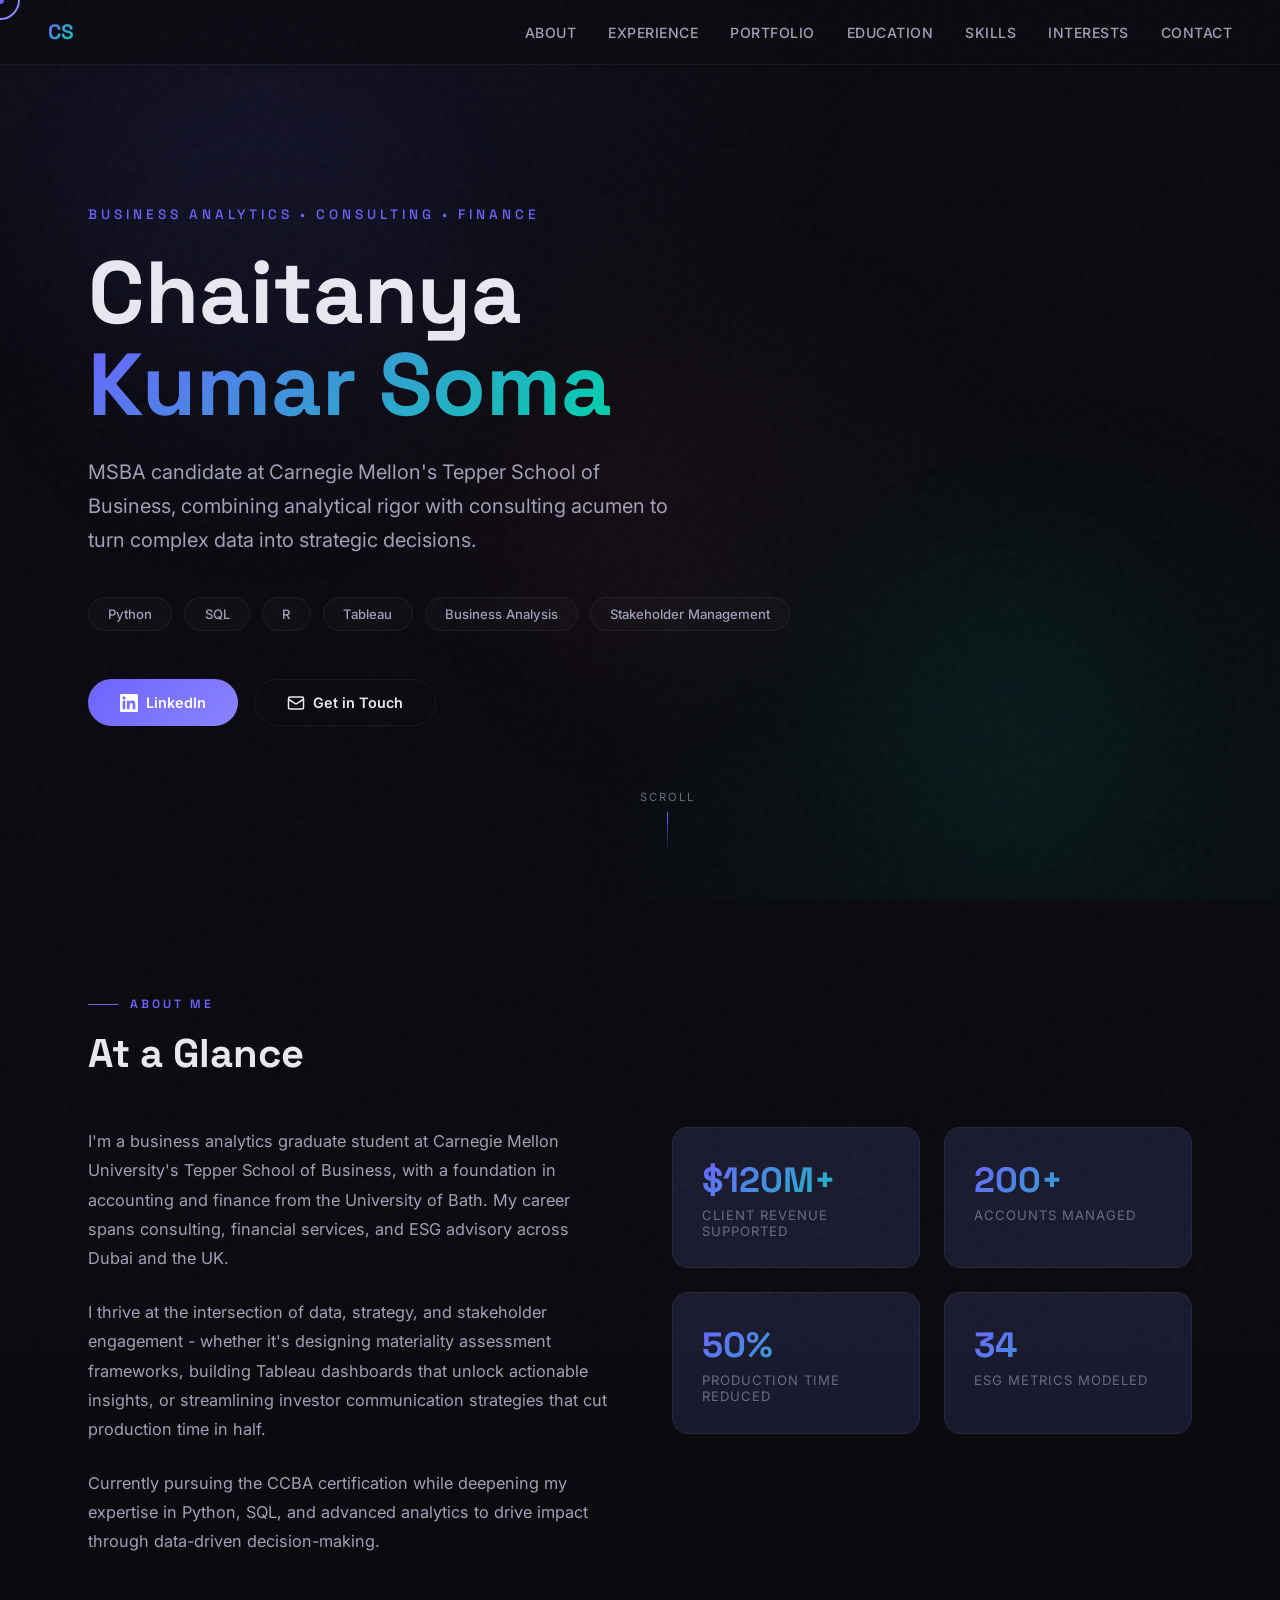
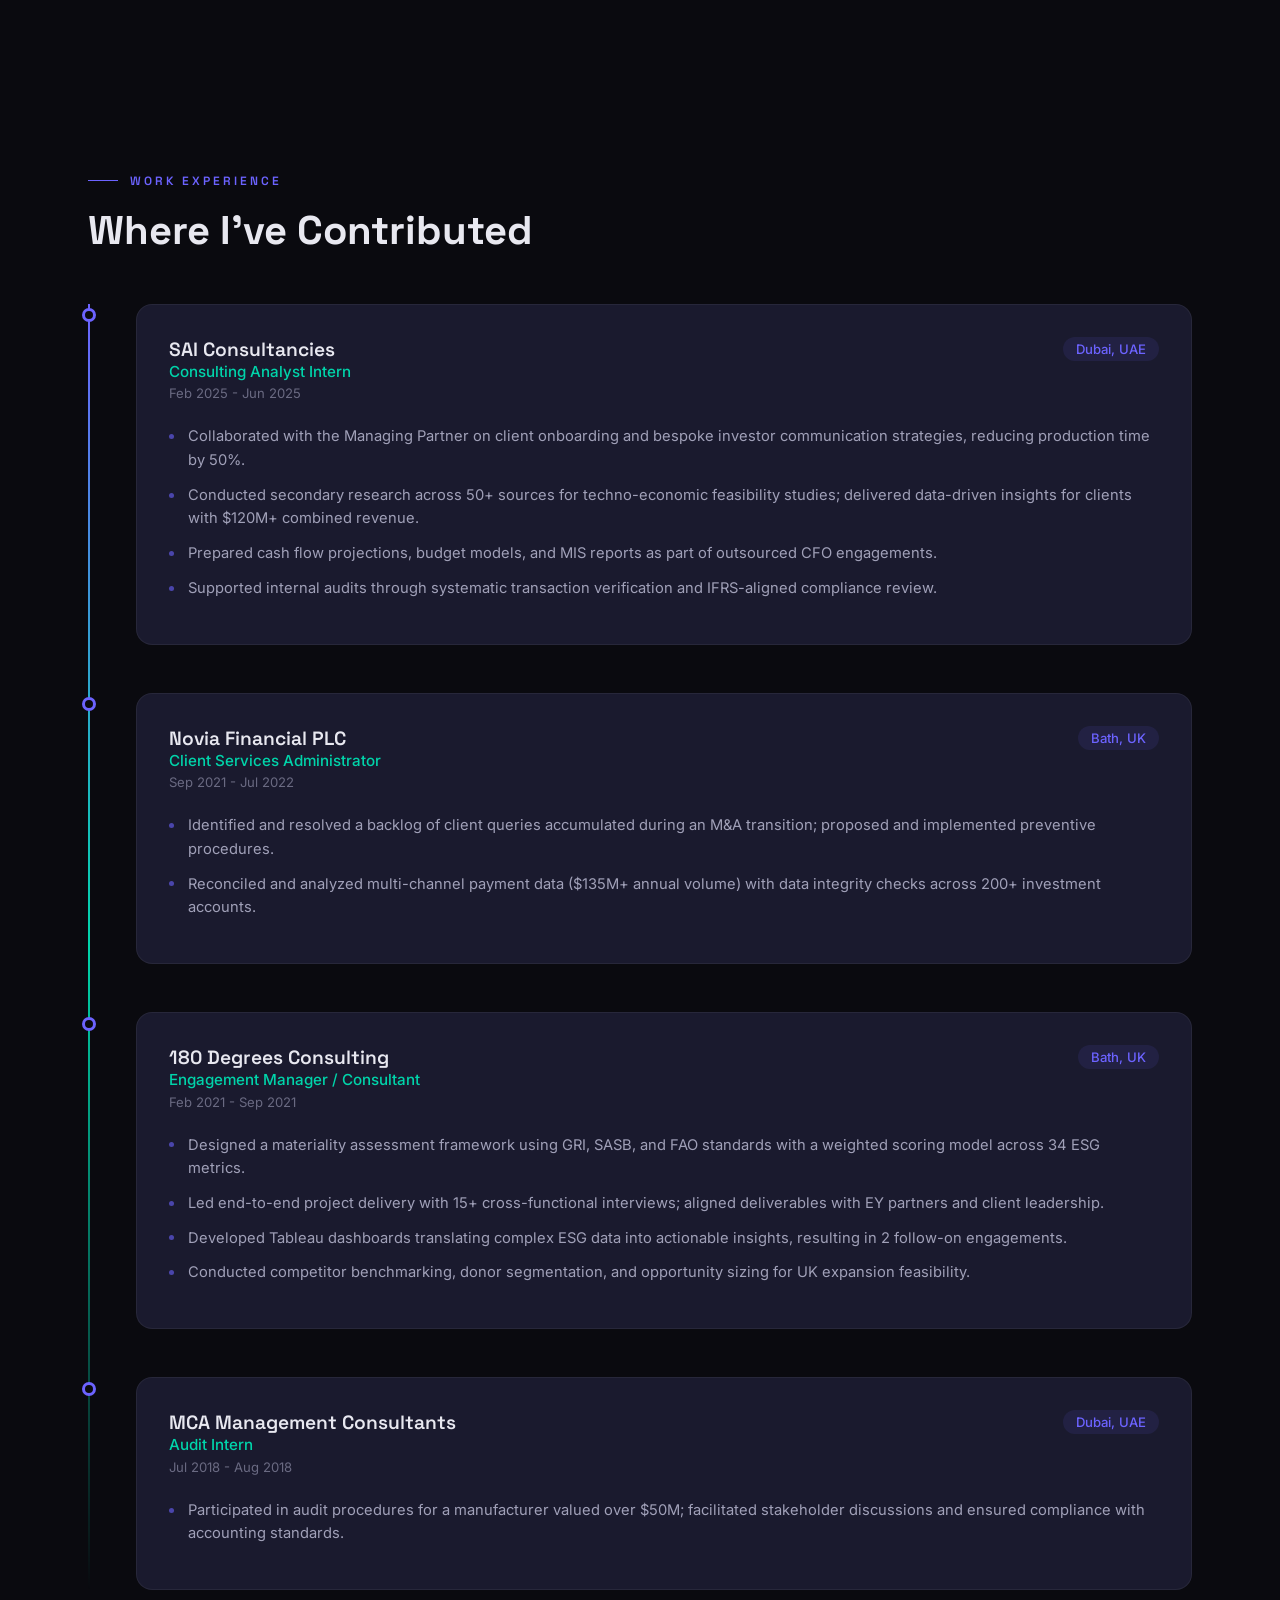
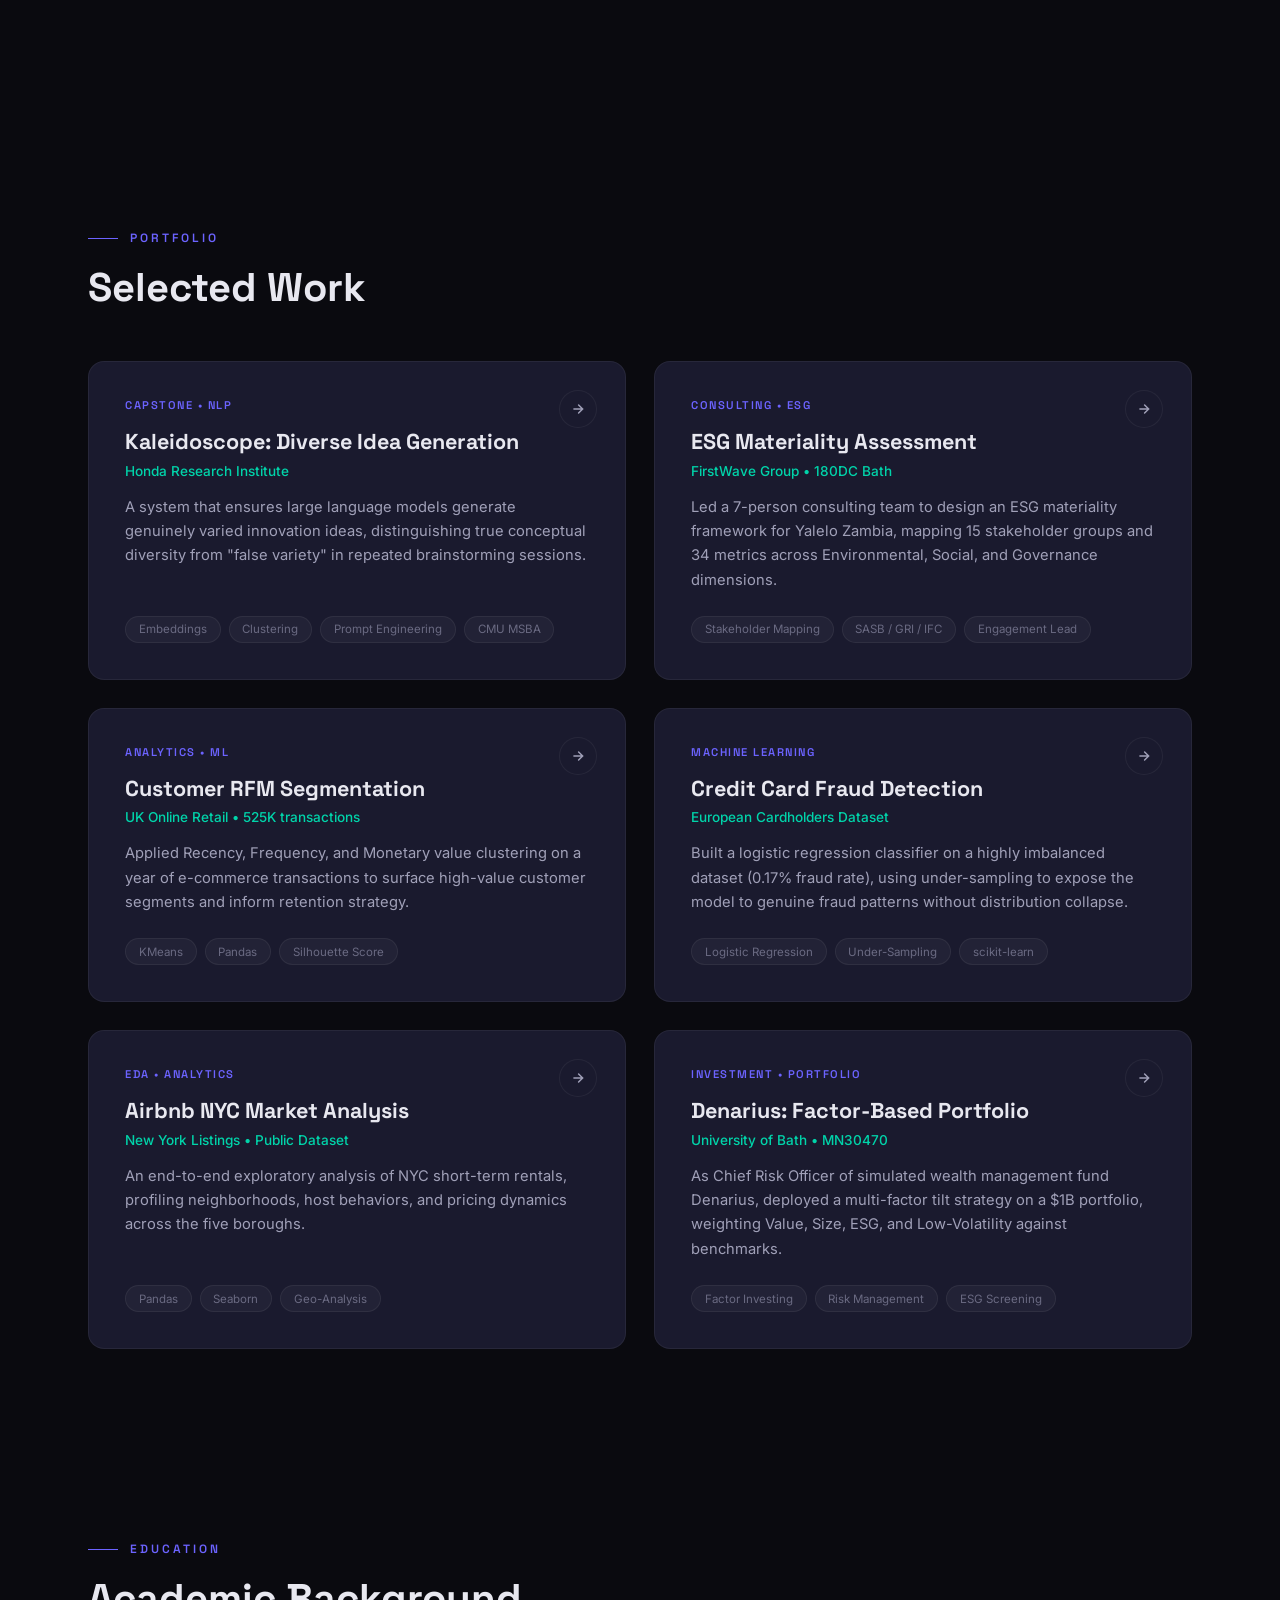
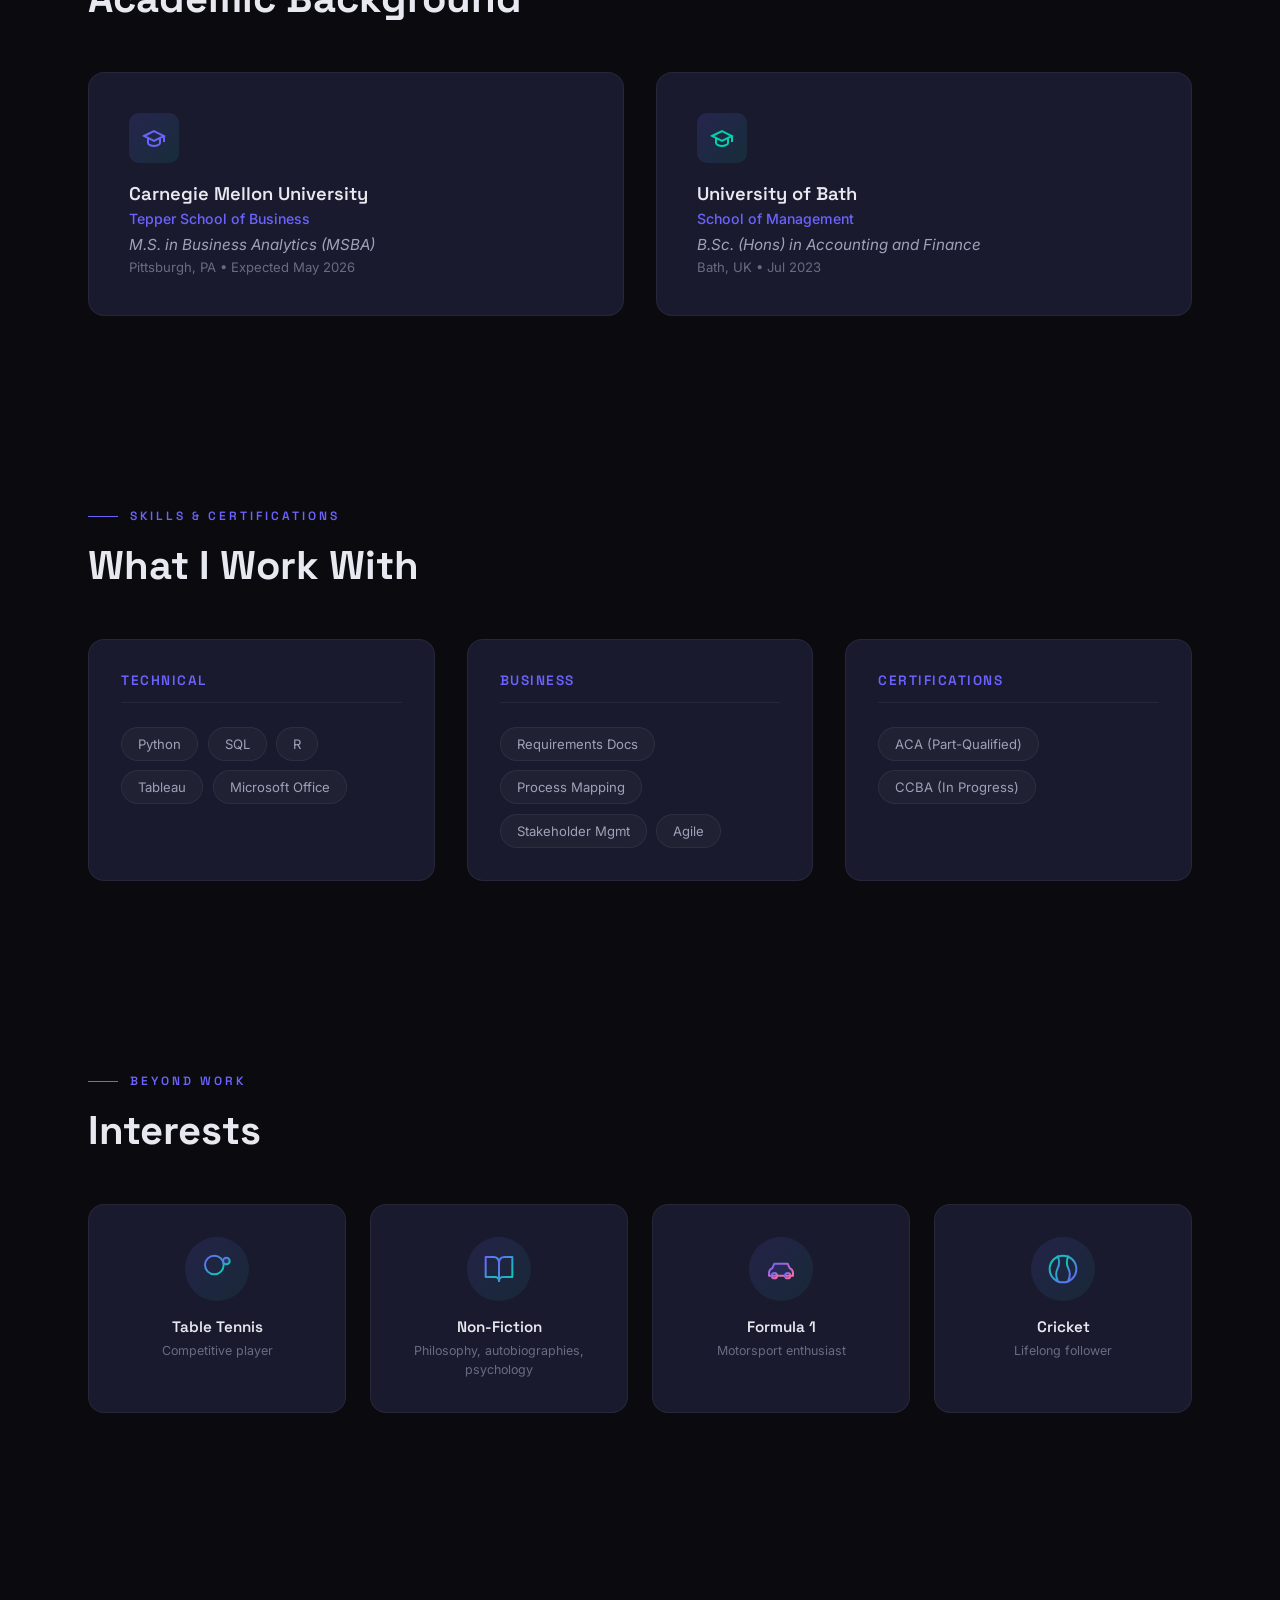
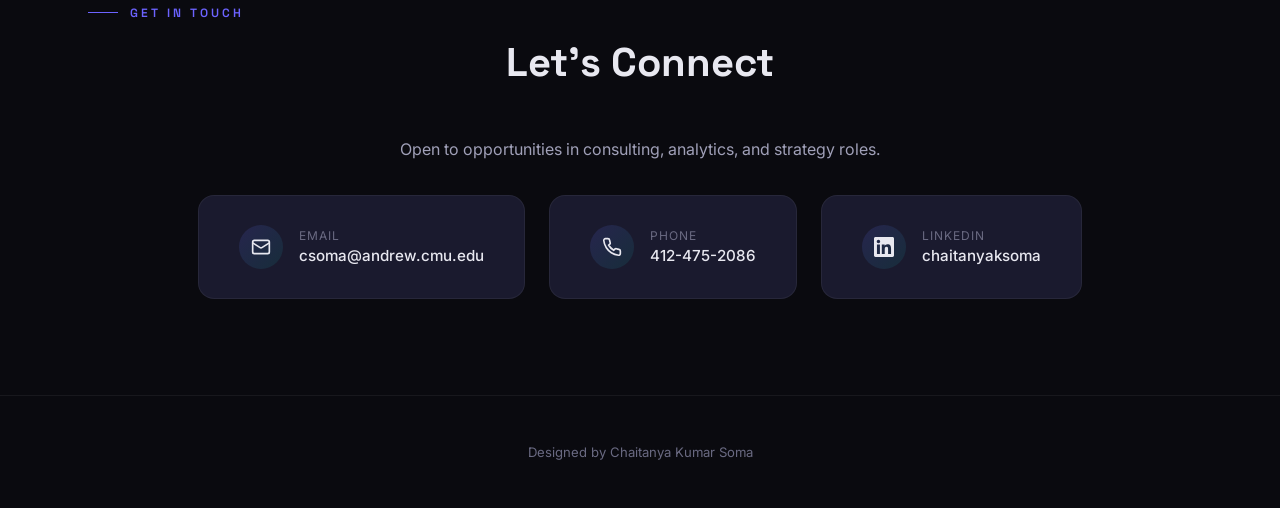
==== commit 18e8c0dc: "Add Portfolio section" ====
--- a/index.html
+++ b/index.html
@@ -607,6 +607,129 @@
       opacity: 0.6;
     }
 
+    /* ===== PORTFOLIO ===== */
+    .portfolio-grid {
+      display: grid;
+      grid-template-columns: repeat(2, 1fr);
+      gap: 1.75rem;
+    }
+    .project-card {
+      position: relative;
+      background: var(--bg-card);
+      border: 1px solid var(--border);
+      border-radius: var(--radius);
+      padding: 2.25rem;
+      text-decoration: none;
+      color: inherit;
+      display: flex;
+      flex-direction: column;
+      overflow: hidden;
+      transition: var(--transition);
+      min-height: 280px;
+    }
+    .project-card::before {
+      content: '';
+      position: absolute;
+      inset: 0;
+      background: linear-gradient(135deg, rgba(108,99,255,0.08), rgba(0,212,170,0.05));
+      opacity: 0;
+      transition: opacity var(--transition);
+      pointer-events: none;
+    }
+    .project-card::after {
+      content: '';
+      position: absolute;
+      top: 0; left: 0;
+      width: 100%; height: 3px;
+      background: linear-gradient(90deg, var(--accent), var(--accent-secondary), var(--accent-tertiary));
+      transform: scaleX(0);
+      transform-origin: left;
+      transition: transform var(--transition);
+    }
+    .project-card:hover {
+      border-color: var(--border-hover);
+      transform: translateY(-6px);
+      box-shadow: 0 25px 60px rgba(108,99,255,0.12);
+    }
+    .project-card:hover::before { opacity: 1; }
+    .project-card:hover::after { transform: scaleX(1); }
+    .project-tag {
+      display: inline-block;
+      font-family: 'Space Grotesk', sans-serif;
+      font-size: 0.7rem;
+      font-weight: 600;
+      letter-spacing: 1.5px;
+      text-transform: uppercase;
+      color: var(--accent);
+      margin-bottom: 1rem;
+      position: relative;
+      z-index: 1;
+    }
+    .project-title {
+      font-family: 'Space Grotesk', sans-serif;
+      font-size: 1.35rem;
+      font-weight: 700;
+      margin-bottom: 0.4rem;
+      color: var(--text-primary);
+      position: relative;
+      z-index: 1;
+      line-height: 1.3;
+    }
+    .project-client {
+      font-size: 0.85rem;
+      color: var(--accent-secondary);
+      margin-bottom: 1rem;
+      font-weight: 500;
+      position: relative;
+      z-index: 1;
+    }
+    .project-summary {
+      font-size: 0.92rem;
+      color: var(--text-secondary);
+      line-height: 1.65;
+      margin-bottom: 1.5rem;
+      position: relative;
+      z-index: 1;
+    }
+    .project-meta {
+      display: flex;
+      flex-wrap: wrap;
+      gap: 0.5rem;
+      margin-top: auto;
+      position: relative;
+      z-index: 1;
+    }
+    .project-pill {
+      font-size: 0.72rem;
+      padding: 0.35rem 0.8rem;
+      border-radius: 100px;
+      background: rgba(255,255,255,0.04);
+      border: 1px solid var(--border);
+      color: var(--text-muted);
+    }
+    .project-arrow {
+      position: absolute;
+      top: 1.75rem;
+      right: 1.75rem;
+      width: 38px;
+      height: 38px;
+      border-radius: 50%;
+      border: 1px solid var(--border);
+      display: flex;
+      align-items: center;
+      justify-content: center;
+      color: var(--text-secondary);
+      transition: var(--transition);
+      z-index: 2;
+      background: var(--bg-card);
+    }
+    .project-card:hover .project-arrow {
+      border-color: var(--accent);
+      background: linear-gradient(135deg, var(--accent), var(--accent-secondary));
+      color: white;
+      transform: rotate(-45deg) scale(1.08);
+    }
+
     /* ===== EDUCATION ===== */
     .edu-grid {
       display: grid;
@@ -865,6 +988,7 @@
     @media (max-width: 968px) {
       section { padding: 4rem 2rem; }
       .about-grid { grid-template-columns: 1fr; }
+      .portfolio-grid { grid-template-columns: 1fr; }
       .edu-grid { grid-template-columns: 1fr; }
       .skills-container { grid-template-columns: 1fr 1fr; }
       .interests-grid { grid-template-columns: 1fr 1fr; }
@@ -917,6 +1041,7 @@
     <ul class="nav-links" id="navLinks">
       <li><a href="#about">About</a></li>
       <li><a href="#experience">Experience</a></li>
+      <li><a href="#portfolio">Portfolio</a></li>
       <li><a href="#education">Education</a></li>
       <li><a href="#skills">Skills</a></li>
       <li><a href="#interests">Interests</a></li>
@@ -1092,6 +1217,108 @@
   </section>
 
   <!-- Education Section -->
+  <!-- Portfolio Section -->
+  <section id="portfolio">
+    <div class="reveal">
+      <div class="section-label">Portfolio</div>
+      <h2 class="section-title">Selected Work</h2>
+    </div>
+    <div class="portfolio-grid">
+
+      <a href="work/honda.html" class="project-card reveal">
+        <div class="project-arrow">
+          <svg width="14" height="14" viewBox="0 0 24 24" fill="none" stroke="currentColor" stroke-width="2.5" stroke-linecap="round"><path d="M5 12h14M13 5l7 7-7 7"/></svg>
+        </div>
+        <div class="project-tag">Capstone &bull; NLP</div>
+        <h3 class="project-title">Kaleidoscope: Diverse Idea Generation</h3>
+        <div class="project-client">Honda Research Institute</div>
+        <p class="project-summary">A system that ensures large language models generate genuinely varied innovation ideas, distinguishing true conceptual diversity from "false variety" in repeated brainstorming sessions.</p>
+        <div class="project-meta">
+          <span class="project-pill">Embeddings</span>
+          <span class="project-pill">Clustering</span>
+          <span class="project-pill">Prompt Engineering</span>
+          <span class="project-pill">CMU MSBA</span>
+        </div>
+      </a>
+
+      <a href="work/esg.html" class="project-card reveal">
+        <div class="project-arrow">
+          <svg width="14" height="14" viewBox="0 0 24 24" fill="none" stroke="currentColor" stroke-width="2.5" stroke-linecap="round"><path d="M5 12h14M13 5l7 7-7 7"/></svg>
+        </div>
+        <div class="project-tag">Consulting &bull; ESG</div>
+        <h3 class="project-title">ESG Materiality Assessment</h3>
+        <div class="project-client">FirstWave Group &bull; 180DC Bath</div>
+        <p class="project-summary">Led a 7-person consulting team to design an ESG materiality framework for Yalelo Zambia, mapping 15 stakeholder groups and 34 metrics across Environmental, Social, and Governance dimensions.</p>
+        <div class="project-meta">
+          <span class="project-pill">Stakeholder Mapping</span>
+          <span class="project-pill">SASB / GRI / IFC</span>
+          <span class="project-pill">Engagement Lead</span>
+        </div>
+      </a>
+
+      <a href="work/rfm.html" class="project-card reveal">
+        <div class="project-arrow">
+          <svg width="14" height="14" viewBox="0 0 24 24" fill="none" stroke="currentColor" stroke-width="2.5" stroke-linecap="round"><path d="M5 12h14M13 5l7 7-7 7"/></svg>
+        </div>
+        <div class="project-tag">Analytics &bull; ML</div>
+        <h3 class="project-title">Customer RFM Segmentation</h3>
+        <div class="project-client">UK Online Retail &bull; 525K transactions</div>
+        <p class="project-summary">Applied Recency, Frequency, and Monetary value clustering on a year of e-commerce transactions to surface high-value customer segments and inform retention strategy.</p>
+        <div class="project-meta">
+          <span class="project-pill">KMeans</span>
+          <span class="project-pill">Pandas</span>
+          <span class="project-pill">Silhouette Score</span>
+        </div>
+      </a>
+
+      <a href="work/fraud.html" class="project-card reveal">
+        <div class="project-arrow">
+          <svg width="14" height="14" viewBox="0 0 24 24" fill="none" stroke="currentColor" stroke-width="2.5" stroke-linecap="round"><path d="M5 12h14M13 5l7 7-7 7"/></svg>
+        </div>
+        <div class="project-tag">Machine Learning</div>
+        <h3 class="project-title">Credit Card Fraud Detection</h3>
+        <div class="project-client">European Cardholders Dataset</div>
+        <p class="project-summary">Built a logistic regression classifier on a highly imbalanced dataset (0.17% fraud rate), using under-sampling to expose the model to genuine fraud patterns without distribution collapse.</p>
+        <div class="project-meta">
+          <span class="project-pill">Logistic Regression</span>
+          <span class="project-pill">Under-Sampling</span>
+          <span class="project-pill">scikit-learn</span>
+        </div>
+      </a>
+
+      <a href="work/airbnb.html" class="project-card reveal">
+        <div class="project-arrow">
+          <svg width="14" height="14" viewBox="0 0 24 24" fill="none" stroke="currentColor" stroke-width="2.5" stroke-linecap="round"><path d="M5 12h14M13 5l7 7-7 7"/></svg>
+        </div>
+        <div class="project-tag">EDA &bull; Analytics</div>
+        <h3 class="project-title">Airbnb NYC Market Analysis</h3>
+        <div class="project-client">New York Listings &bull; Public Dataset</div>
+        <p class="project-summary">An end-to-end exploratory analysis of NYC short-term rentals, profiling neighborhoods, host behaviors, and pricing dynamics across the five boroughs.</p>
+        <div class="project-meta">
+          <span class="project-pill">Pandas</span>
+          <span class="project-pill">Seaborn</span>
+          <span class="project-pill">Geo-Analysis</span>
+        </div>
+      </a>
+
+      <a href="work/denarius.html" class="project-card reveal">
+        <div class="project-arrow">
+          <svg width="14" height="14" viewBox="0 0 24 24" fill="none" stroke="currentColor" stroke-width="2.5" stroke-linecap="round"><path d="M5 12h14M13 5l7 7-7 7"/></svg>
+        </div>
+        <div class="project-tag">Investment &bull; Portfolio</div>
+        <h3 class="project-title">Denarius: Factor-Based Portfolio</h3>
+        <div class="project-client">University of Bath &bull; MN30470</div>
+        <p class="project-summary">As Chief Risk Officer of simulated wealth management fund Denarius, deployed a multi-factor tilt strategy on a $1B portfolio, weighting Value, Size, ESG, and Low-Volatility against benchmarks.</p>
+        <div class="project-meta">
+          <span class="project-pill">Factor Investing</span>
+          <span class="project-pill">Risk Management</span>
+          <span class="project-pill">ESG Screening</span>
+        </div>
+      </a>
+
+    </div>
+  </section>
+
   <section id="education">
     <div class="reveal">
       <div class="section-label">Education</div>
